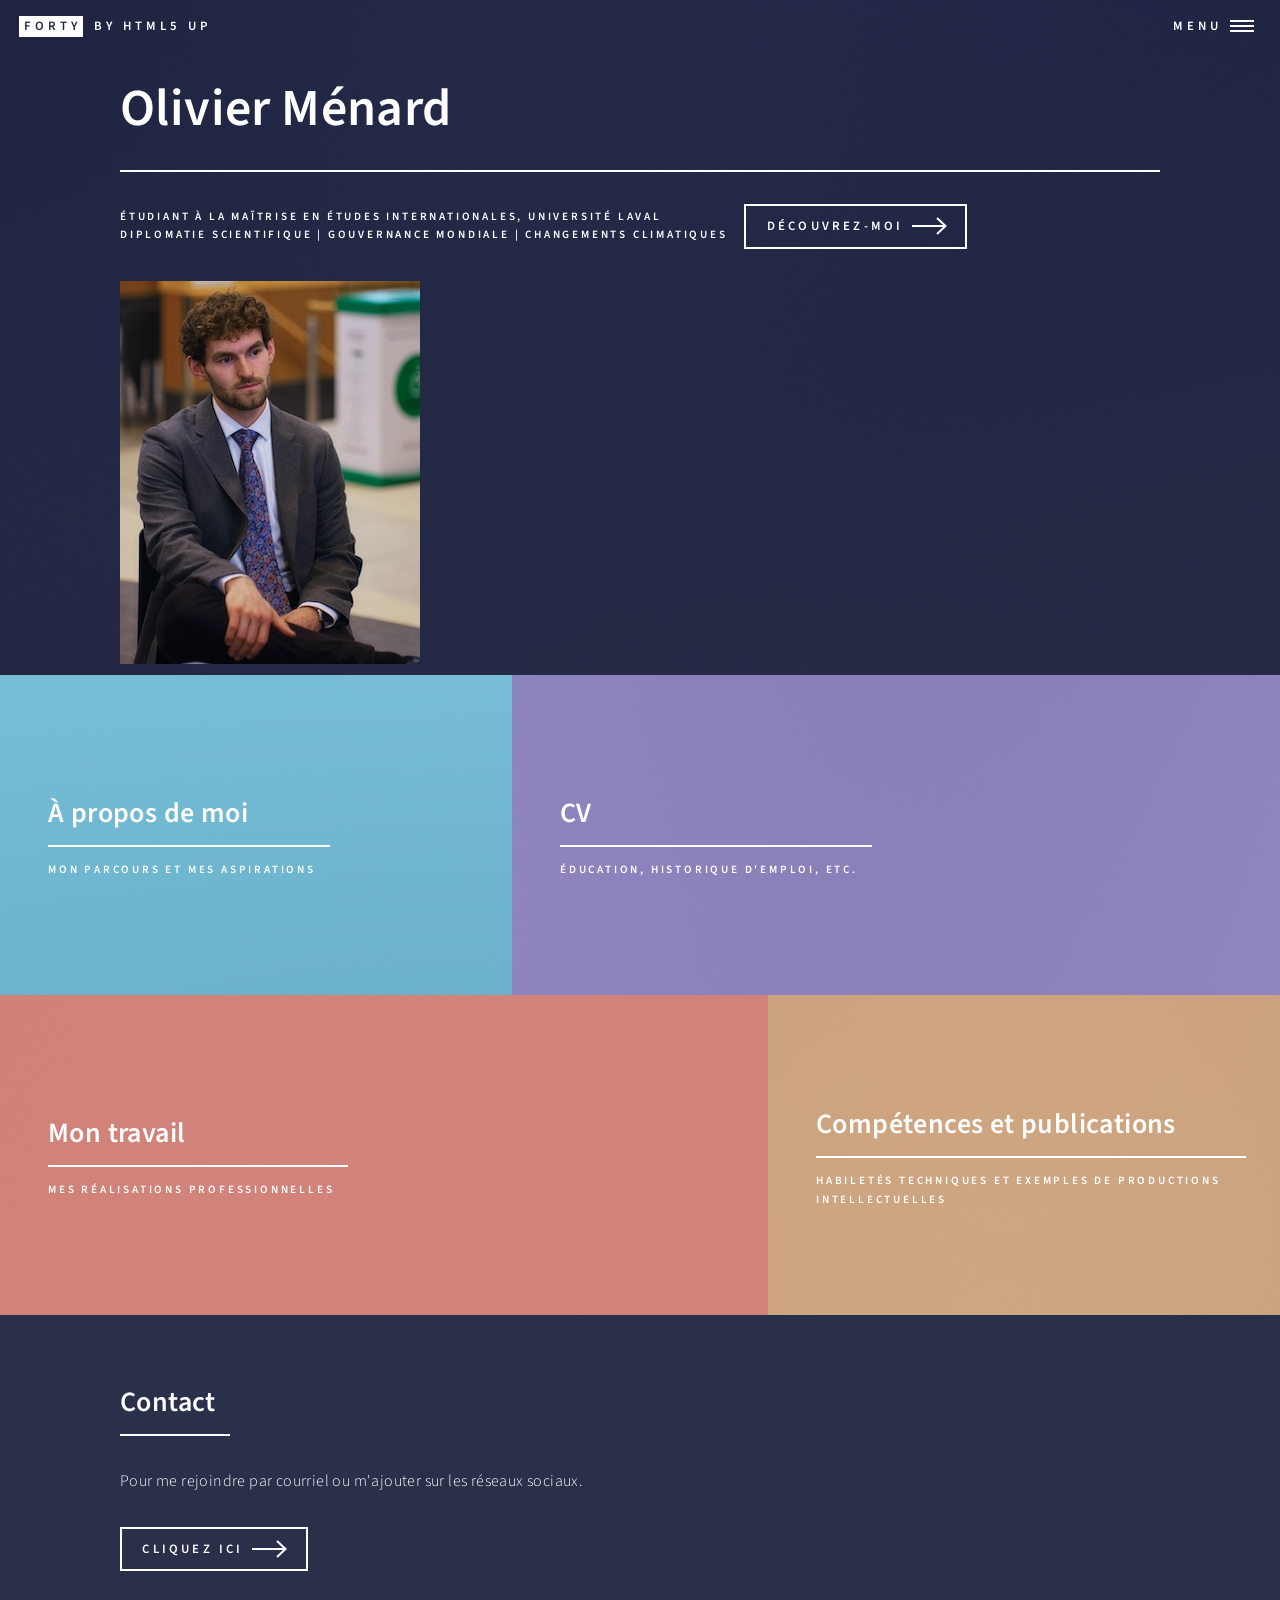
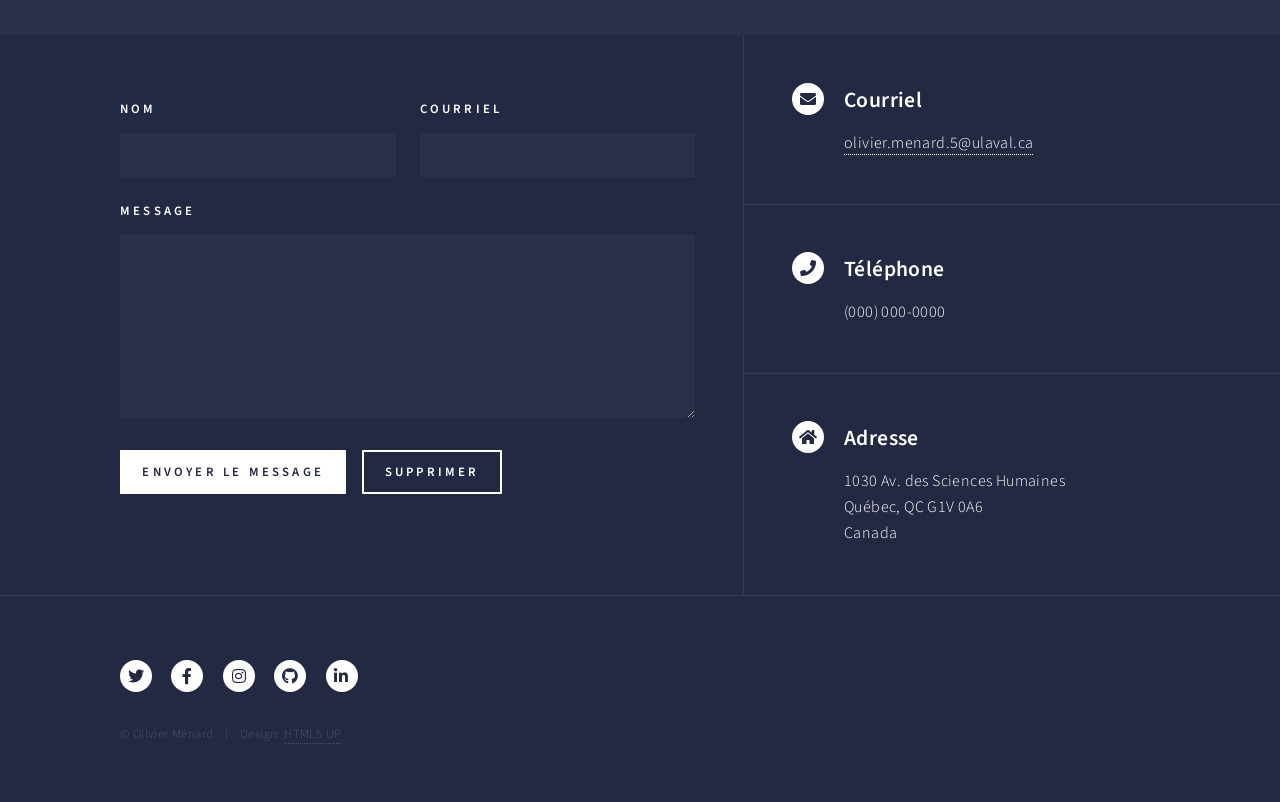
==== index.html @ 0c764b44 "Ajout d'une photo dans la banière d'accueil (photo + html + css)" ====
<!DOCTYPE HTML>
<!--
	Forty by HTML5 UP
	html5up.net | @ajlkn
	Free for personal and commercial use under the CCA 3.0 license (html5up.net/license)
-->
<html>
	<head>
		<title>Olivier Ménard - Étudiant à la maîtrise en études internationales</title>
		<meta charset="utf-8" />
		<meta name="viewport" content="width=device-width, initial-scale=1, user-scalable=no" />
		<link rel="stylesheet" href="assets/css/main.css" />
		<link rel="stylesheet" href="assets/css/custom.css" />
		<noscript><link rel="stylesheet" href="assets/css/noscript.css" /></noscript>
	</head>
	<body class="is-preload">

		<!-- Wrapper -->
			<div id="wrapper">

				<!-- Header -->
					<header id="header" class="alt">
						<a href="index.html" class="logo"><strong>Forty</strong> <span>by HTML5 UP</span></a>
						<nav>
							<a href="#menu">Menu</a>
						</nav>
					</header>

				<!-- Menu -->
					<nav id="menu">
						<ul class="links">
							<li><a href="index.html">Home</a></li>
							<li><a href="landing.html">Landing</a></li>
							<li><a href="generic.html">Generic</a></li>
							<li><a href="elements.html">Elements</a></li>
						</ul>
						<ul class="actions stacked">
							<li><a href="#" class="button primary fit">Get Started</a></li>
							<li><a href="#" class="button fit">Log In</a></li>
						</ul>
					</nav>

				<!-- Banner -->
					<section id="banner" class="major">
						<div class="inner banner-layout">
							<div class="banner-text">
								<header class="major">
									<h1>Olivier Ménard</h1>
								</header>
								<div class="content">
									<p>Étudiant à la maîtrise en études internationales, Université Laval<br />
									Diplomatie scientifique | Gouvernance mondiale | Changements climatiques</p>
									<ul class="actions">
										<li><a href="#one" class="button next scrolly">Découvrez-moi</a></li>
									</ul>
								</div>
							</div>
							<div class="banner-photo">
								<img src="images/profile.jpg" alt="Photo d'Olivier Ménard" />
							</div>
						</div>
					</section>

				<!-- Main -->
					<div id="main">

						<!-- One -->
							<section id="one" class="tiles">
								<article>
									<span class="image">
										<img src="images/pic03.jpg" alt="" />
									</span>
									<header class="major">
										<h3><a href="landing.html" class="link">À propos de moi</a></h3>
										<p>Mon parcours et mes aspirations</p>
									</header>
								</article>
								<article>
									<span class="image">
										<img src="images/pic04.jpg" alt="" />
									</span>
									<header class="major">
										<h3><a href="landing.html" class="link">CV</a></h3>
										<p>Éducation, historique d'emploi, etc.</p>
									</header>
								</article>
								<article>
									<span class="image">
										<img src="images/pic05.jpg" alt="" />
									</span>
									<header class="major">
										<h3><a href="landing.html" class="link">Mon travail</a></h3>
										<p>Mes réalisations professionnelles</p>
									</header>
								</article>
								<article>
									<span class="image">
										<img src="images/pic06.jpg" alt="" />
									</span>
									<header class="major">
										<h3><a href="landing.html" class="link">Compétences et publications</a></h3>
										<p>Habiletés techniques et exemples de productions intellectuelles</p>
									</header>
								</article>
							</section>

						<!-- Two -->
							<section id="two">
								<div class="inner">
									<header class="major">
										<h2>Contact</h2>
									</header>
									<p>Pour me rejoindre par courriel ou m'ajouter sur les réseaux sociaux.</p>
									<ul class="actions">
										<li><a href="landing.html" class="button next">Cliquez ici</a></li>
									</ul>
								</div>
							</section>

					</div>

				<!-- Contact -->
					<section id="contact">
						<div class="inner">
							<section>
								<form method="post" action="#">
									<div class="fields">
										<div class="field half">
											<label for="name">Nom</label>
											<input type="text" name="name" id="name" />
										</div>
										<div class="field half">
											<label for="email">Courriel</label>
											<input type="text" name="email" id="email" />
										</div>
										<div class="field">
											<label for="message">Message</label>
											<textarea name="message" id="message" rows="6"></textarea>
										</div>
									</div>
									<ul class="actions">
										<li><input type="submit" value="Envoyer le message" class="primary" /></li>
										<li><input type="reset" value="Supprimer" /></li>
									</ul>
								</form>
							</section>
							<section class="split">
								<section>
									<div class="contact-method">
										<span class="icon solid alt fa-envelope"></span>
										<h3>Courriel</h3>
										<a href="#">olivier.menard.5@ulaval.ca</a>
									</div>
								</section>
								<section>
									<div class="contact-method">
										<span class="icon solid alt fa-phone"></span>
										<h3>Téléphone</h3>
										<span>(000) 000-0000</span>
									</div>
								</section>
								<section>
									<div class="contact-method">
										<span class="icon solid alt fa-home"></span>
										<h3>Adresse</h3>
										<span>1030 Av. des Sciences Humaines<br />
										Québec, QC G1V 0A6<br />
										Canada</span>
									</div>
								</section>
							</section>
						</div>
					</section>

				<!-- Footer -->
					<footer id="footer">
						<div class="inner">
							<ul class="icons">
								<li><a href="#" class="icon brands alt fa-twitter"><span class="label">Twitter</span></a></li>
								<li><a href="#" class="icon brands alt fa-facebook-f"><span class="label">Facebook</span></a></li>
								<li><a href="#" class="icon brands alt fa-instagram"><span class="label">Instagram</span></a></li>
								<li><a href="https://github.com/olimenrd" target="_blank" rel="noopener" class="icon brands alt fa-github"><span class="label">GitHub</span></a></li>
								<li><a href="https://www.linkedin.com/in/olivier-m%C3%A9nard" target="_blank" rel="noopener" class="icon brands alt fa-linkedin-in"><span class="label">LinkedIn</span></a></li>
							</ul>
							<ul class="copyright">
								<li>&copy; Olivier Ménard</li><li>Design: <a href="https://html5up.net">HTML5 UP</a></li>
							</ul>
						</div>
					</footer>

			</div>

		<!-- Scripts -->
			<script src="assets/js/jquery.min.js"></script>
			<script src="assets/js/jquery.scrolly.min.js"></script>
			<script src="assets/js/jquery.scrollex.min.js"></script>
			<script src="assets/js/browser.min.js"></script>
			<script src="assets/js/breakpoints.min.js"></script>
			<script src="assets/js/util.js"></script>
			<script src="assets/js/main.js"></script>

	</body>
</html>
---- assets/css/main.css ----
@import url(fontawesome-all.min.css);
@import url("https://fonts.googleapis.com/css?family=Source+Sans+Pro:300,300italic,600,600italic");

/*
	Forty by HTML5 UP
	html5up.net | @ajlkn
	Free for personal and commercial use under the CCA 3.0 license (html5up.net/license)
*/

html, body, div, span, applet, object,
iframe, h1, h2, h3, h4, h5, h6, p, blockquote,
pre, a, abbr, acronym, address, big, cite,
code, del, dfn, em, img, ins, kbd, q, s, samp,
small, strike, strong, sub, sup, tt, var, b,
u, i, center, dl, dt, dd, ol, ul, li, fieldset,
form, label, legend, table, caption, tbody,
tfoot, thead, tr, th, td, article, aside,
canvas, details, embed, figure, figcaption,
footer, header, hgroup, menu, nav, output, ruby,
section, summary, time, mark, audio, video {
	margin: 0;
	padding: 0;
	border: 0;
	font-size: 100%;
	font: inherit;
	vertical-align: baseline;}

article, aside, details, figcaption, figure,
footer, header, hgroup, menu, nav, section {
	display: block;}

body {
	line-height: 1;
}

ol, ul {
	list-style: none;
}

blockquote, q {
	quotes: none;
}

	blockquote:before, blockquote:after, q:before, q:after {
		content: '';
		content: none;
	}

table {
	border-collapse: collapse;
	border-spacing: 0;
}

body {
	-webkit-text-size-adjust: none;
}

mark {
	background-color: transparent;
	color: inherit;
}

input::-moz-focus-inner {
	border: 0;
	padding: 0;
}

input, select, textarea {
	-moz-appearance: none;
	-webkit-appearance: none;
	-ms-appearance: none;
	appearance: none;
}

/* Basic */

	@-ms-viewport {
		width: device-width;
	}

	body {
		-ms-overflow-style: scrollbar;
	}

	@media screen and (max-width: 480px) {

		html, body {
			min-width: 320px;
		}

	}

	html {
		box-sizing: border-box;
	}

	*, *:before, *:after {
		box-sizing: inherit;
	}

	body {
		background: #242943;
	}

		body.is-preload *, body.is-preload *:before, body.is-preload *:after {
			-moz-animation: none !important;
			-webkit-animation: none !important;
			-ms-animation: none !important;
			animation: none !important;
			-moz-transition: none !important;
			-webkit-transition: none !important;
			-ms-transition: none !important;
			transition: none !important;
		}

/* Type */

	body, input, select, textarea {
		color: #ffffff;
		font-family: "Source Sans Pro", Helvetica, sans-serif;
		font-size: 17pt;
		font-weight: 300;
		letter-spacing: 0.025em;
		line-height: 1.65;
	}

		@media screen and (max-width: 1680px) {

			body, input, select, textarea {
				font-size: 14pt;
			}

		}

		@media screen and (max-width: 1280px) {

			body, input, select, textarea {
				font-size: 12pt;
			}

		}

		@media screen and (max-width: 360px) {

			body, input, select, textarea {
				font-size: 11pt;
			}

		}

	a {
		-moz-transition: color 0.2s ease-in-out, border-bottom-color 0.2s ease-in-out;
		-webkit-transition: color 0.2s ease-in-out, border-bottom-color 0.2s ease-in-out;
		-ms-transition: color 0.2s ease-in-out, border-bottom-color 0.2s ease-in-out;
		transition: color 0.2s ease-in-out, border-bottom-color 0.2s ease-in-out;
		border-bottom: dotted 1px;
		color: inherit;
		text-decoration: none;
	}

		a:hover {
			border-bottom-color: transparent;
			color: #9bf1ff !important;
		}

		a:active {
			color: #53e3fb !important;
		}

	strong, b {
		color: #ffffff;
		font-weight: 600;
	}

	em, i {
		font-style: italic;
	}

	p {
		margin: 0 0 2em 0;
	}

	h1, h2, h3, h4, h5, h6 {
		color: #ffffff;
		font-weight: 600;
		line-height: 1.65;
		margin: 0 0 1em 0;
	}

		h1 a, h2 a, h3 a, h4 a, h5 a, h6 a {
			color: inherit;
			border-bottom: 0;
		}

	h1 {
		font-size: 2.5em;
	}

	h2 {
		font-size: 1.75em;
	}

	h3 {
		font-size: 1.35em;
	}

	h4 {
		font-size: 1.1em;
	}

	h5 {
		font-size: 0.9em;
	}

	h6 {
		font-size: 0.7em;
	}

	@media screen and (max-width: 736px) {

		h1 {
			font-size: 2em;
		}

		h2 {
			font-size: 1.5em;
		}

		h3 {
			font-size: 1.25em;
		}

	}

	sub {
		font-size: 0.8em;
		position: relative;
		top: 0.5em;
	}

	sup {
		font-size: 0.8em;
		position: relative;
		top: -0.5em;
	}

	blockquote {
		border-left: solid 4px rgba(212, 212, 255, 0.1);
		font-style: italic;
		margin: 0 0 2em 0;
		padding: 0.5em 0 0.5em 2em;
	}

	code {
		background: rgba(212, 212, 255, 0.035);
		font-family: "Courier New", monospace;
		font-size: 0.9em;
		margin: 0 0.25em;
		padding: 0.25em 0.65em;
	}

	pre {
		-webkit-overflow-scrolling: touch;
		font-family: "Courier New", monospace;
		font-size: 0.9em;
		margin: 0 0 2em 0;
	}

		pre code {
			display: block;
			line-height: 1.75;
			padding: 1em 1.5em;
			overflow-x: auto;
		}

	hr {
		border: 0;
		border-bottom: solid 1px rgba(212, 212, 255, 0.1);
		margin: 2em 0;
	}

		hr.major {
			margin: 3em 0;
		}

	.align-left {
		text-align: left;
	}

	.align-center {
		text-align: center;
	}

	.align-right {
		text-align: right;
	}

/* Row */

	.row {
		display: flex;
		flex-wrap: wrap;
		box-sizing: border-box;
		align-items: stretch;
	}

		.row > * {
			box-sizing: border-box;
		}

		.row.gtr-uniform > * > :last-child {
			margin-bottom: 0;
		}

		.row.aln-left {
			justify-content: flex-start;
		}

		.row.aln-center {
			justify-content: center;
		}

		.row.aln-right {
			justify-content: flex-end;
		}

		.row.aln-top {
			align-items: flex-start;
		}

		.row.aln-middle {
			align-items: center;
		}

		.row.aln-bottom {
			align-items: flex-end;
		}

		.row > .imp {
			order: -1;
		}

		.row > .col-1 {
			width: 8.33333%;
		}

		.row > .off-1 {
			margin-left: 8.33333%;
		}

		.row > .col-2 {
			width: 16.66667%;
		}

		.row > .off-2 {
			margin-left: 16.66667%;
		}

		.row > .col-3 {
			width: 25%;
		}

		.row > .off-3 {
			margin-left: 25%;
		}

		.row > .col-4 {
			width: 33.33333%;
		}

		.row > .off-4 {
			margin-left: 33.33333%;
		}

		.row > .col-5 {
			width: 41.66667%;
		}

		.row > .off-5 {
			margin-left: 41.66667%;
		}

		.row > .col-6 {
			width: 50%;
		}

		.row > .off-6 {
			margin-left: 50%;
		}

		.row > .col-7 {
			width: 58.33333%;
		}

		.row > .off-7 {
			margin-left: 58.33333%;
		}

		.row > .col-8 {
			width: 66.66667%;
		}

		.row > .off-8 {
			margin-left: 66.66667%;
		}

		.row > .col-9 {
			width: 75%;
		}

		.row > .off-9 {
			margin-left: 75%;
		}

		.row > .col-10 {
			width: 83.33333%;
		}

		.row > .off-10 {
			margin-left: 83.33333%;
		}

		.row > .col-11 {
			width: 91.66667%;
		}

		.row > .off-11 {
			margin-left: 91.66667%;
		}

		.row > .col-12 {
			width: 100%;
		}

		.row > .off-12 {
			margin-left: 100%;
		}

		.row.gtr-0 {
			margin-top: 0;
			margin-left: 0em;
		}

			.row.gtr-0 > * {
				padding: 0 0 0 0em;
			}

			.row.gtr-0.gtr-uniform {
				margin-top: 0em;
			}

				.row.gtr-0.gtr-uniform > * {
					padding-top: 0em;
				}

		.row.gtr-25 {
			margin-top: 0;
			margin-left: -0.5em;
		}

			.row.gtr-25 > * {
				padding: 0 0 0 0.5em;
			}

			.row.gtr-25.gtr-uniform {
				margin-top: -0.5em;
			}

				.row.gtr-25.gtr-uniform > * {
					padding-top: 0.5em;
				}

		.row.gtr-50 {
			margin-top: 0;
			margin-left: -1em;
		}

			.row.gtr-50 > * {
				padding: 0 0 0 1em;
			}

			.row.gtr-50.gtr-uniform {
				margin-top: -1em;
			}

				.row.gtr-50.gtr-uniform > * {
					padding-top: 1em;
				}

		.row {
			margin-top: 0;
			margin-left: -2em;
		}

			.row > * {
				padding: 0 0 0 2em;
			}

			.row.gtr-uniform {
				margin-top: -2em;
			}

				.row.gtr-uniform > * {
					padding-top: 2em;
				}

		.row.gtr-150 {
			margin-top: 0;
			margin-left: -3em;
		}

			.row.gtr-150 > * {
				padding: 0 0 0 3em;
			}

			.row.gtr-150.gtr-uniform {
				margin-top: -3em;
			}

				.row.gtr-150.gtr-uniform > * {
					padding-top: 3em;
				}

		.row.gtr-200 {
			margin-top: 0;
			margin-left: -4em;
		}

			.row.gtr-200 > * {
				padding: 0 0 0 4em;
			}

			.row.gtr-200.gtr-uniform {
				margin-top: -4em;
			}

				.row.gtr-200.gtr-uniform > * {
					padding-top: 4em;
				}

		@media screen and (max-width: 1680px) {

			.row {
				display: flex;
				flex-wrap: wrap;
				box-sizing: border-box;
				align-items: stretch;
			}

				.row > * {
					box-sizing: border-box;
				}

				.row.gtr-uniform > * > :last-child {
					margin-bottom: 0;
				}

				.row.aln-left {
					justify-content: flex-start;
				}

				.row.aln-center {
					justify-content: center;
				}

				.row.aln-right {
					justify-content: flex-end;
				}

				.row.aln-top {
					align-items: flex-start;
				}

				.row.aln-middle {
					align-items: center;
				}

				.row.aln-bottom {
					align-items: flex-end;
				}

				.row > .imp-xlarge {
					order: -1;
				}

				.row > .col-1-xlarge {
					width: 8.33333%;
				}

				.row > .off-1-xlarge {
					margin-left: 8.33333%;
				}

				.row > .col-2-xlarge {
					width: 16.66667%;
				}

				.row > .off-2-xlarge {
					margin-left: 16.66667%;
				}

				.row > .col-3-xlarge {
					width: 25%;
				}

				.row > .off-3-xlarge {
					margin-left: 25%;
				}

				.row > .col-4-xlarge {
					width: 33.33333%;
				}

				.row > .off-4-xlarge {
					margin-left: 33.33333%;
				}

				.row > .col-5-xlarge {
					width: 41.66667%;
				}

				.row > .off-5-xlarge {
					margin-left: 41.66667%;
				}

				.row > .col-6-xlarge {
					width: 50%;
				}

				.row > .off-6-xlarge {
					margin-left: 50%;
				}

				.row > .col-7-xlarge {
					width: 58.33333%;
				}

				.row > .off-7-xlarge {
					margin-left: 58.33333%;
				}

				.row > .col-8-xlarge {
					width: 66.66667%;
				}

				.row > .off-8-xlarge {
					margin-left: 66.66667%;
				}

				.row > .col-9-xlarge {
					width: 75%;
				}

				.row > .off-9-xlarge {
					margin-left: 75%;
				}

				.row > .col-10-xlarge {
					width: 83.33333%;
				}

				.row > .off-10-xlarge {
					margin-left: 83.33333%;
				}

				.row > .col-11-xlarge {
					width: 91.66667%;
				}

				.row > .off-11-xlarge {
					margin-left: 91.66667%;
				}

				.row > .col-12-xlarge {
					width: 100%;
				}

				.row > .off-12-xlarge {
					margin-left: 100%;
				}

				.row.gtr-0 {
					margin-top: 0;
					margin-left: 0em;
				}

					.row.gtr-0 > * {
						padding: 0 0 0 0em;
					}

					.row.gtr-0.gtr-uniform {
						margin-top: 0em;
					}

						.row.gtr-0.gtr-uniform > * {
							padding-top: 0em;
						}

				.row.gtr-25 {
					margin-top: 0;
					margin-left: -0.5em;
				}

					.row.gtr-25 > * {
						padding: 0 0 0 0.5em;
					}

					.row.gtr-25.gtr-uniform {
						margin-top: -0.5em;
					}

						.row.gtr-25.gtr-uniform > * {
							padding-top: 0.5em;
						}

				.row.gtr-50 {
					margin-top: 0;
					margin-left: -1em;
				}

					.row.gtr-50 > * {
						padding: 0 0 0 1em;
					}

					.row.gtr-50.gtr-uniform {
						margin-top: -1em;
					}

						.row.gtr-50.gtr-uniform > * {
							padding-top: 1em;
						}

				.row {
					margin-top: 0;
					margin-left: -2em;
				}

					.row > * {
						padding: 0 0 0 2em;
					}

					.row.gtr-uniform {
						margin-top: -2em;
					}

						.row.gtr-uniform > * {
							padding-top: 2em;
						}

				.row.gtr-150 {
					margin-top: 0;
					margin-left: -3em;
				}

					.row.gtr-150 > * {
						padding: 0 0 0 3em;
					}

					.row.gtr-150.gtr-uniform {
						margin-top: -3em;
					}

						.row.gtr-150.gtr-uniform > * {
							padding-top: 3em;
						}

				.row.gtr-200 {
					margin-top: 0;
					margin-left: -4em;
				}

					.row.gtr-200 > * {
						padding: 0 0 0 4em;
					}

					.row.gtr-200.gtr-uniform {
						margin-top: -4em;
					}

						.row.gtr-200.gtr-uniform > * {
							padding-top: 4em;
						}

		}

		@media screen and (max-width: 1280px) {

			.row {
				display: flex;
				flex-wrap: wrap;
				box-sizing: border-box;
				align-items: stretch;
			}

				.row > * {
					box-sizing: border-box;
				}

				.row.gtr-uniform > * > :last-child {
					margin-bottom: 0;
				}

				.row.aln-left {
					justify-content: flex-start;
				}

				.row.aln-center {
					justify-content: center;
				}

				.row.aln-right {
					justify-content: flex-end;
				}

				.row.aln-top {
					align-items: flex-start;
				}

				.row.aln-middle {
					align-items: center;
				}

				.row.aln-bottom {
					align-items: flex-end;
				}

				.row > .imp-large {
					order: -1;
				}

				.row > .col-1-large {
					width: 8.33333%;
				}

				.row > .off-1-large {
					margin-left: 8.33333%;
				}

				.row > .col-2-large {
					width: 16.66667%;
				}

				.row > .off-2-large {
					margin-left: 16.66667%;
				}

				.row > .col-3-large {
					width: 25%;
				}

				.row > .off-3-large {
					margin-left: 25%;
				}

				.row > .col-4-large {
					width: 33.33333%;
				}

				.row > .off-4-large {
					margin-left: 33.33333%;
				}

				.row > .col-5-large {
					width: 41.66667%;
				}

				.row > .off-5-large {
					margin-left: 41.66667%;
				}

				.row > .col-6-large {
					width: 50%;
				}

				.row > .off-6-large {
					margin-left: 50%;
				}

				.row > .col-7-large {
					width: 58.33333%;
				}

				.row > .off-7-large {
					margin-left: 58.33333%;
				}

				.row > .col-8-large {
					width: 66.66667%;
				}

				.row > .off-8-large {
					margin-left: 66.66667%;
				}

				.row > .col-9-large {
					width: 75%;
				}

				.row > .off-9-large {
					margin-left: 75%;
				}

				.row > .col-10-large {
					width: 83.33333%;
				}

				.row > .off-10-large {
					margin-left: 83.33333%;
				}

				.row > .col-11-large {
					width: 91.66667%;
				}

				.row > .off-11-large {
					margin-left: 91.66667%;
				}

				.row > .col-12-large {
					width: 100%;
				}

				.row > .off-12-large {
					margin-left: 100%;
				}

				.row.gtr-0 {
					margin-top: 0;
					margin-left: 0em;
				}

					.row.gtr-0 > * {
						padding: 0 0 0 0em;
					}

					.row.gtr-0.gtr-uniform {
						margin-top: 0em;
					}

						.row.gtr-0.gtr-uniform > * {
							padding-top: 0em;
						}

				.row.gtr-25 {
					margin-top: 0;
					margin-left: -0.375em;
				}

					.row.gtr-25 > * {
						padding: 0 0 0 0.375em;
					}

					.row.gtr-25.gtr-uniform {
						margin-top: -0.375em;
					}

						.row.gtr-25.gtr-uniform > * {
							padding-top: 0.375em;
						}

				.row.gtr-50 {
					margin-top: 0;
					margin-left: -0.75em;
				}

					.row.gtr-50 > * {
						padding: 0 0 0 0.75em;
					}

					.row.gtr-50.gtr-uniform {
						margin-top: -0.75em;
					}

						.row.gtr-50.gtr-uniform > * {
							padding-top: 0.75em;
						}

				.row {
					margin-top: 0;
					margin-left: -1.5em;
				}

					.row > * {
						padding: 0 0 0 1.5em;
					}

					.row.gtr-uniform {
						margin-top: -1.5em;
					}

						.row.gtr-uniform > * {
							padding-top: 1.5em;
						}

				.row.gtr-150 {
					margin-top: 0;
					margin-left: -2.25em;
				}

					.row.gtr-150 > * {
						padding: 0 0 0 2.25em;
					}

					.row.gtr-150.gtr-uniform {
						margin-top: -2.25em;
					}

						.row.gtr-150.gtr-uniform > * {
							padding-top: 2.25em;
						}

				.row.gtr-200 {
					margin-top: 0;
					margin-left: -3em;
				}

					.row.gtr-200 > * {
						padding: 0 0 0 3em;
					}

					.row.gtr-200.gtr-uniform {
						margin-top: -3em;
					}

						.row.gtr-200.gtr-uniform > * {
							padding-top: 3em;
						}

		}

		@media screen and (max-width: 980px) {

			.row {
				display: flex;
				flex-wrap: wrap;
				box-sizing: border-box;
				align-items: stretch;
			}

				.row > * {
					box-sizing: border-box;
				}

				.row.gtr-uniform > * > :last-child {
					margin-bottom: 0;
				}

				.row.aln-left {
					justify-content: flex-start;
				}

				.row.aln-center {
					justify-content: center;
				}

				.row.aln-right {
					justify-content: flex-end;
				}

				.row.aln-top {
					align-items: flex-start;
				}

				.row.aln-middle {
					align-items: center;
				}

				.row.aln-bottom {
					align-items: flex-end;
				}

				.row > .imp-medium {
					order: -1;
				}

				.row > .col-1-medium {
					width: 8.33333%;
				}

				.row > .off-1-medium {
					margin-left: 8.33333%;
				}

				.row > .col-2-medium {
					width: 16.66667%;
				}

				.row > .off-2-medium {
					margin-left: 16.66667%;
				}

				.row > .col-3-medium {
					width: 25%;
				}

				.row > .off-3-medium {
					margin-left: 25%;
				}

				.row > .col-4-medium {
					width: 33.33333%;
				}

				.row > .off-4-medium {
					margin-left: 33.33333%;
				}

				.row > .col-5-medium {
					width: 41.66667%;
				}

				.row > .off-5-medium {
					margin-left: 41.66667%;
				}

				.row > .col-6-medium {
					width: 50%;
				}

				.row > .off-6-medium {
					margin-left: 50%;
				}

				.row > .col-7-medium {
					width: 58.33333%;
				}

				.row > .off-7-medium {
					margin-left: 58.33333%;
				}

				.row > .col-8-medium {
					width: 66.66667%;
				}

				.row > .off-8-medium {
					margin-left: 66.66667%;
				}

				.row > .col-9-medium {
					width: 75%;
				}

				.row > .off-9-medium {
					margin-left: 75%;
				}

				.row > .col-10-medium {
					width: 83.33333%;
				}

				.row > .off-10-medium {
					margin-left: 83.33333%;
				}

				.row > .col-11-medium {
					width: 91.66667%;
				}

				.row > .off-11-medium {
					margin-left: 91.66667%;
				}

				.row > .col-12-medium {
					width: 100%;
				}

				.row > .off-12-medium {
					margin-left: 100%;
				}

				.row.gtr-0 {
					margin-top: 0;
					margin-left: 0em;
				}

					.row.gtr-0 > * {
						padding: 0 0 0 0em;
					}

					.row.gtr-0.gtr-uniform {
						margin-top: 0em;
					}

						.row.gtr-0.gtr-uniform > * {
							padding-top: 0em;
						}

				.row.gtr-25 {
					margin-top: 0;
					margin-left: -0.375em;
				}

					.row.gtr-25 > * {
						padding: 0 0 0 0.375em;
					}

					.row.gtr-25.gtr-uniform {
						margin-top: -0.375em;
					}

						.row.gtr-25.gtr-uniform > * {
							padding-top: 0.375em;
						}

				.row.gtr-50 {
					margin-top: 0;
					margin-left: -0.75em;
				}

					.row.gtr-50 > * {
						padding: 0 0 0 0.75em;
					}

					.row.gtr-50.gtr-uniform {
						margin-top: -0.75em;
					}

						.row.gtr-50.gtr-uniform > * {
							padding-top: 0.75em;
						}

				.row {
					margin-top: 0;
					margin-left: -1.5em;
				}

					.row > * {
						padding: 0 0 0 1.5em;
					}

					.row.gtr-uniform {
						margin-top: -1.5em;
					}

						.row.gtr-uniform > * {
							padding-top: 1.5em;
						}

				.row.gtr-150 {
					margin-top: 0;
					margin-left: -2.25em;
				}

					.row.gtr-150 > * {
						padding: 0 0 0 2.25em;
					}

					.row.gtr-150.gtr-uniform {
						margin-top: -2.25em;
					}

						.row.gtr-150.gtr-uniform > * {
							padding-top: 2.25em;
						}

				.row.gtr-200 {
					margin-top: 0;
					margin-left: -3em;
				}

					.row.gtr-200 > * {
						padding: 0 0 0 3em;
					}

					.row.gtr-200.gtr-uniform {
						margin-top: -3em;
					}

						.row.gtr-200.gtr-uniform > * {
							padding-top: 3em;
						}

		}

		@media screen and (max-width: 736px) {

			.row {
				display: flex;
				flex-wrap: wrap;
				box-sizing: border-box;
				align-items: stretch;
			}

				.row > * {
					box-sizing: border-box;
				}

				.row.gtr-uniform > * > :last-child {
					margin-bottom: 0;
				}

				.row.aln-left {
					justify-content: flex-start;
				}

				.row.aln-center {
					justify-content: center;
				}

				.row.aln-right {
					justify-content: flex-end;
				}

				.row.aln-top {
					align-items: flex-start;
				}

				.row.aln-middle {
					align-items: center;
				}

				.row.aln-bottom {
					align-items: flex-end;
				}

				.row > .imp-small {
					order: -1;
				}

				.row > .col-1-small {
					width: 8.33333%;
				}

				.row > .off-1-small {
					margin-left: 8.33333%;
				}

				.row > .col-2-small {
					width: 16.66667%;
				}

				.row > .off-2-small {
					margin-left: 16.66667%;
				}

				.row > .col-3-small {
					width: 25%;
				}

				.row > .off-3-small {
					margin-left: 25%;
				}

				.row > .col-4-small {
					width: 33.33333%;
				}

				.row > .off-4-small {
					margin-left: 33.33333%;
				}

				.row > .col-5-small {
					width: 41.66667%;
				}

				.row > .off-5-small {
					margin-left: 41.66667%;
				}

				.row > .col-6-small {
					width: 50%;
				}

				.row > .off-6-small {
					margin-left: 50%;
				}

				.row > .col-7-small {
					width: 58.33333%;
				}

				.row > .off-7-small {
					margin-left: 58.33333%;
				}

				.row > .col-8-small {
					width: 66.66667%;
				}

				.row > .off-8-small {
					margin-left: 66.66667%;
				}

				.row > .col-9-small {
					width: 75%;
				}

				.row > .off-9-small {
					margin-left: 75%;
				}

				.row > .col-10-small {
					width: 83.33333%;
				}

				.row > .off-10-small {
					margin-left: 83.33333%;
				}

				.row > .col-11-small {
					width: 91.66667%;
				}

				.row > .off-11-small {
					margin-left: 91.66667%;
				}

				.row > .col-12-small {
					width: 100%;
				}

				.row > .off-12-small {
					margin-left: 100%;
				}

				.row.gtr-0 {
					margin-top: 0;
					margin-left: 0em;
				}

					.row.gtr-0 > * {
						padding: 0 0 0 0em;
					}

					.row.gtr-0.gtr-uniform {
						margin-top: 0em;
					}

						.row.gtr-0.gtr-uniform > * {
							padding-top: 0em;
						}

				.row.gtr-25 {
					margin-top: 0;
					margin-left: -0.3125em;
				}

					.row.gtr-25 > * {
						padding: 0 0 0 0.3125em;
					}

					.row.gtr-25.gtr-uniform {
						margin-top: -0.3125em;
					}

						.row.gtr-25.gtr-uniform > * {
							padding-top: 0.3125em;
						}

				.row.gtr-50 {
					margin-top: 0;
					margin-left: -0.625em;
				}

					.row.gtr-50 > * {
						padding: 0 0 0 0.625em;
					}

					.row.gtr-50.gtr-uniform {
						margin-top: -0.625em;
					}

						.row.gtr-50.gtr-uniform > * {
							padding-top: 0.625em;
						}

				.row {
					margin-top: 0;
					margin-left: -1.25em;
				}

					.row > * {
						padding: 0 0 0 1.25em;
					}

					.row.gtr-uniform {
						margin-top: -1.25em;
					}

						.row.gtr-uniform > * {
							padding-top: 1.25em;
						}

				.row.gtr-150 {
					margin-top: 0;
					margin-left: -1.875em;
				}

					.row.gtr-150 > * {
						padding: 0 0 0 1.875em;
					}

					.row.gtr-150.gtr-uniform {
						margin-top: -1.875em;
					}

						.row.gtr-150.gtr-uniform > * {
							padding-top: 1.875em;
						}

				.row.gtr-200 {
					margin-top: 0;
					margin-left: -2.5em;
				}

					.row.gtr-200 > * {
						padding: 0 0 0 2.5em;
					}

					.row.gtr-200.gtr-uniform {
						margin-top: -2.5em;
					}

						.row.gtr-200.gtr-uniform > * {
							padding-top: 2.5em;
						}

		}

		@media screen and (max-width: 480px) {

			.row {
				display: flex;
				flex-wrap: wrap;
				box-sizing: border-box;
				align-items: stretch;
			}

				.row > * {
					box-sizing: border-box;
				}

				.row.gtr-uniform > * > :last-child {
					margin-bottom: 0;
				}

				.row.aln-left {
					justify-content: flex-start;
				}

				.row.aln-center {
					justify-content: center;
				}

				.row.aln-right {
					justify-content: flex-end;
				}

				.row.aln-top {
					align-items: flex-start;
				}

				.row.aln-middle {
					align-items: center;
				}

				.row.aln-bottom {
					align-items: flex-end;
				}

				.row > .imp-xsmall {
					order: -1;
				}

				.row > .col-1-xsmall {
					width: 8.33333%;
				}

				.row > .off-1-xsmall {
					margin-left: 8.33333%;
				}

				.row > .col-2-xsmall {
					width: 16.66667%;
				}

				.row > .off-2-xsmall {
					margin-left: 16.66667%;
				}

				.row > .col-3-xsmall {
					width: 25%;
				}

				.row > .off-3-xsmall {
					margin-left: 25%;
				}

				.row > .col-4-xsmall {
					width: 33.33333%;
				}

				.row > .off-4-xsmall {
					margin-left: 33.33333%;
				}

				.row > .col-5-xsmall {
					width: 41.66667%;
				}

				.row > .off-5-xsmall {
					margin-left: 41.66667%;
				}

				.row > .col-6-xsmall {
					width: 50%;
				}

				.row > .off-6-xsmall {
					margin-left: 50%;
				}

				.row > .col-7-xsmall {
					width: 58.33333%;
				}

				.row > .off-7-xsmall {
					margin-left: 58.33333%;
				}

				.row > .col-8-xsmall {
					width: 66.66667%;
				}

				.row > .off-8-xsmall {
					margin-left: 66.66667%;
				}

				.row > .col-9-xsmall {
					width: 75%;
				}

				.row > .off-9-xsmall {
					margin-left: 75%;
				}

				.row > .col-10-xsmall {
					width: 83.33333%;
				}

				.row > .off-10-xsmall {
					margin-left: 83.33333%;
				}

				.row > .col-11-xsmall {
					width: 91.66667%;
				}

				.row > .off-11-xsmall {
					margin-left: 91.66667%;
				}

				.row > .col-12-xsmall {
					width: 100%;
				}

				.row > .off-12-xsmall {
					margin-left: 100%;
				}

				.row.gtr-0 {
					margin-top: 0;
					margin-left: 0em;
				}

					.row.gtr-0 > * {
						padding: 0 0 0 0em;
					}

					.row.gtr-0.gtr-uniform {
						margin-top: 0em;
					}

						.row.gtr-0.gtr-uniform > * {
							padding-top: 0em;
						}

				.row.gtr-25 {
					margin-top: 0;
					margin-left: -0.3125em;
				}

					.row.gtr-25 > * {
						padding: 0 0 0 0.3125em;
					}

					.row.gtr-25.gtr-uniform {
						margin-top: -0.3125em;
					}

						.row.gtr-25.gtr-uniform > * {
							padding-top: 0.3125em;
						}

				.row.gtr-50 {
					margin-top: 0;
					margin-left: -0.625em;
				}

					.row.gtr-50 > * {
						padding: 0 0 0 0.625em;
					}

					.row.gtr-50.gtr-uniform {
						margin-top: -0.625em;
					}

						.row.gtr-50.gtr-uniform > * {
							padding-top: 0.625em;
						}

				.row {
					margin-top: 0;
					margin-left: -1.25em;
				}

					.row > * {
						padding: 0 0 0 1.25em;
					}

					.row.gtr-uniform {
						margin-top: -1.25em;
					}

						.row.gtr-uniform > * {
							padding-top: 1.25em;
						}

				.row.gtr-150 {
					margin-top: 0;
					margin-left: -1.875em;
				}

					.row.gtr-150 > * {
						padding: 0 0 0 1.875em;
					}

					.row.gtr-150.gtr-uniform {
						margin-top: -1.875em;
					}

						.row.gtr-150.gtr-uniform > * {
							padding-top: 1.875em;
						}

				.row.gtr-200 {
					margin-top: 0;
					margin-left: -2.5em;
				}

					.row.gtr-200 > * {
						padding: 0 0 0 2.5em;
					}

					.row.gtr-200.gtr-uniform {
						margin-top: -2.5em;
					}

						.row.gtr-200.gtr-uniform > * {
							padding-top: 2.5em;
						}

		}

/* Section/Article */

	section.special, article.special {
		text-align: center;
	}

	header.major {
		width: -moz-max-content;
		width: -webkit-max-content;
		width: -ms-max-content;
		width: max-content;
		margin-bottom: 2em;
	}

		header.major > :first-child {
			margin-bottom: 0;
			width: calc(100% + 0.5em);
		}

			header.major > :first-child:after {
				content: '';
				background-color: #ffffff;
				display: block;
				height: 2px;
				margin: 0.325em 0 0.5em 0;
				width: 100%;
			}

		header.major > p {
			font-size: 0.7em;
			font-weight: 600;
			letter-spacing: 0.25em;
			margin-bottom: 0;
			text-transform: uppercase;
		}

		body.is-ie header.major > :first-child:after {
			max-width: 9em;
		}

		body.is-ie header.major > h1:after {
			max-width: 100% !important;
		}

	@media screen and (max-width: 736px) {

		header.major > p br {
			display: none;
		}

	}

/* Form */

	form {
		margin: 0 0 2em 0;
	}

		form > :last-child {
			margin-bottom: 0;
		}

		form > .fields {
			display: -moz-flex;
			display: -webkit-flex;
			display: -ms-flex;
			display: flex;
			-moz-flex-wrap: wrap;
			-webkit-flex-wrap: wrap;
			-ms-flex-wrap: wrap;
			flex-wrap: wrap;
			width: calc(100% + 3em);
			margin: -1.5em 0 2em -1.5em;
		}

			form > .fields > .field {
				-moz-flex-grow: 0;
				-webkit-flex-grow: 0;
				-ms-flex-grow: 0;
				flex-grow: 0;
				-moz-flex-shrink: 0;
				-webkit-flex-shrink: 0;
				-ms-flex-shrink: 0;
				flex-shrink: 0;
				padding: 1.5em 0 0 1.5em;
				width: calc(100% - 1.5em);
			}

				form > .fields > .field.half {
					width: calc(50% - 0.75em);
				}

				form > .fields > .field.third {
					width: calc(100%/3 - 0.5em);
				}

				form > .fields > .field.quarter {
					width: calc(25% - 0.375em);
				}

		@media screen and (max-width: 480px) {

			form > .fields {
				width: calc(100% + 3em);
				margin: -1.5em 0 2em -1.5em;
			}

				form > .fields > .field {
					padding: 1.5em 0 0 1.5em;
					width: calc(100% - 1.5em);
				}

					form > .fields > .field.half {
						width: calc(100% - 1.5em);
					}

					form > .fields > .field.third {
						width: calc(100% - 1.5em);
					}

					form > .fields > .field.quarter {
						width: calc(100% - 1.5em);
					}

		}

	label {
		color: #ffffff;
		display: block;
		font-size: 0.8em;
		font-weight: 600;
		letter-spacing: 0.25em;
		margin: 0 0 1em 0;
		text-transform: uppercase;
	}

	input[type="text"],
	input[type="password"],
	input[type="email"],
	input[type="tel"],
	input[type="search"],
	input[type="url"],
	select,
	textarea {
		-moz-appearance: none;
		-webkit-appearance: none;
		-ms-appearance: none;
		appearance: none;
		background: rgba(212, 212, 255, 0.035);
		border: none;
		border-radius: 0;
		color: inherit;
		display: block;
		outline: 0;
		padding: 0 1em;
		text-decoration: none;
		width: 100%;
	}

		input[type="text"]:invalid,
		input[type="password"]:invalid,
		input[type="email"]:invalid,
		input[type="tel"]:invalid,
		input[type="search"]:invalid,
		input[type="url"]:invalid,
		select:invalid,
		textarea:invalid {
			box-shadow: none;
		}

		input[type="text"]:focus,
		input[type="password"]:focus,
		input[type="email"]:focus,
		input[type="tel"]:focus,
		input[type="search"]:focus,
		input[type="url"]:focus,
		select:focus,
		textarea:focus {
			border-color: #9bf1ff;
			box-shadow: 0 0 0 2px #9bf1ff;
		}

	select {
		background-image: url("data:image/svg+xml;charset=utf8,%3Csvg xmlns='http://www.w3.org/2000/svg' width='40' height='40' preserveAspectRatio='none' viewBox='0 0 40 40'%3E%3Cpath d='M9.4,12.3l10.4,10.4l10.4-10.4c0.2-0.2,0.5-0.4,0.9-0.4c0.3,0,0.6,0.1,0.9,0.4l3.3,3.3c0.2,0.2,0.4,0.5,0.4,0.9 c0,0.4-0.1,0.6-0.4,0.9L20.7,31.9c-0.2,0.2-0.5,0.4-0.9,0.4c-0.3,0-0.6-0.1-0.9-0.4L4.3,17.3c-0.2-0.2-0.4-0.5-0.4-0.9 c0-0.4,0.1-0.6,0.4-0.9l3.3-3.3c0.2-0.2,0.5-0.4,0.9-0.4S9.1,12.1,9.4,12.3z' fill='rgba(212, 212, 255, 0.1)' /%3E%3C/svg%3E");
		background-size: 1.25rem;
		background-repeat: no-repeat;
		background-position: calc(100% - 1rem) center;
		height: 2.75em;
		padding-right: 2.75em;
		text-overflow: ellipsis;
	}

		select option {
			color: #ffffff;
			background: #242943;
		}

		select:focus::-ms-value {
			background-color: transparent;
		}

		select::-ms-expand {
			display: none;
		}

	input[type="text"],
	input[type="password"],
	input[type="email"],
	input[type="tel"],
	input[type="search"],
	input[type="url"],
	select {
		height: 2.75em;
	}

	textarea {
		padding: 0.75em 1em;
	}

	input[type="checkbox"],
	input[type="radio"] {
		-moz-appearance: none;
		-webkit-appearance: none;
		-ms-appearance: none;
		appearance: none;
		display: block;
		float: left;
		margin-right: -2em;
		opacity: 0;
		width: 1em;
		z-index: -1;
	}

		input[type="checkbox"] + label,
		input[type="radio"] + label {
			text-decoration: none;
			color: #ffffff;
			cursor: pointer;
			display: inline-block;
			font-weight: 300;
			padding-left: 2.65em;
			padding-right: 0.75em;
			position: relative;
		}

			input[type="checkbox"] + label:before,
			input[type="radio"] + label:before {
				-moz-osx-font-smoothing: grayscale;
				-webkit-font-smoothing: antialiased;
				display: inline-block;
				font-style: normal;
				font-variant: normal;
				text-rendering: auto;
				line-height: 1;
				text-transform: none !important;
				font-family: 'Font Awesome 5 Free';
				font-weight: 900;
			}

			input[type="checkbox"] + label:before,
			input[type="radio"] + label:before {
				background: rgba(212, 212, 255, 0.035);
				content: '';
				display: inline-block;
				font-size: 0.8em;
				height: 2.0625em;
				left: 0;
				letter-spacing: 0;
				line-height: 2.0625em;
				position: absolute;
				text-align: center;
				top: 0;
				width: 2.0625em;
			}

		input[type="checkbox"]:checked + label:before,
		input[type="radio"]:checked + label:before {
			background: #ffffff;
			border-color: #9bf1ff;
			content: '\f00c';
			color: #242943;
		}

		input[type="checkbox"]:focus + label:before,
		input[type="radio"]:focus + label:before {
			box-shadow: 0 0 0 2px #9bf1ff;
		}

	input[type="radio"] + label:before {
		border-radius: 100%;
	}

	::-webkit-input-placeholder {
		color: rgba(244, 244, 255, 0.2) !important;
		opacity: 1.0;
	}

	:-moz-placeholder {
		color: rgba(244, 244, 255, 0.2) !important;
		opacity: 1.0;
	}

	::-moz-placeholder {
		color: rgba(244, 244, 255, 0.2) !important;
		opacity: 1.0;
	}

	:-ms-input-placeholder {
		color: rgba(244, 244, 255, 0.2) !important;
		opacity: 1.0;
	}

/* Box */

	.box {
		border: solid 1px rgba(212, 212, 255, 0.1);
		margin-bottom: 2em;
		padding: 1.5em;
	}

		.box > :last-child,
		.box > :last-child > :last-child,
		.box > :last-child > :last-child > :last-child {
			margin-bottom: 0;
		}

		.box.alt {
			border: 0;
			border-radius: 0;
			padding: 0;
		}

/* Icon */

	.icon {
		text-decoration: none;
		border-bottom: none;
		position: relative;
	}

		.icon:before {
			-moz-osx-font-smoothing: grayscale;
			-webkit-font-smoothing: antialiased;
			display: inline-block;
			font-style: normal;
			font-variant: normal;
			text-rendering: auto;
			line-height: 1;
			text-transform: none !important;
			font-family: 'Font Awesome 5 Free';
			font-weight: 400;
		}

		.icon > .label {
			display: none;
		}

		.icon:before {
			line-height: inherit;
		}

		.icon.solid:before {
			font-weight: 900;
		}

		.icon.brands:before {
			font-family: 'Font Awesome 5 Brands';
		}

		.icon.alt:before {
			background-color: #ffffff;
			border-radius: 100%;
			color: #242943;
			display: inline-block;
			height: 2em;
			line-height: 2em;
			text-align: center;
			width: 2em;
		}

	a.icon.alt:before {
		-moz-transition: background-color 0.2s ease-in-out;
		-webkit-transition: background-color 0.2s ease-in-out;
		-ms-transition: background-color 0.2s ease-in-out;
		transition: background-color 0.2s ease-in-out;
	}

	a.icon.alt:hover:before {
		background-color: #6fc3df;
	}

	a.icon.alt:active:before {
		background-color: #37a6cb;
	}

/* Image */

	.image {
		border: 0;
		display: inline-block;
		position: relative;
	}

		.image img {
			display: block;
		}

		.image.left, .image.right {
			max-width: 30%;
		}

			.image.left img, .image.right img {
				width: 100%;
			}

		.image.left {
			float: left;
			margin: 0 1.5em 1.25em 0;
			top: 0.25em;
		}

		.image.right {
			float: right;
			margin: 0 0 1.25em 1.5em;
			top: 0.25em;
		}

		.image.fit {
			display: block;
			margin: 0 0 2em 0;
			width: 100%;
		}

			.image.fit img {
				width: 100%;
			}

		.image.main {
			display: block;
			margin: 2.5em 0;
			width: 100%;
		}

			.image.main img {
				width: 100%;
			}

			@media screen and (max-width: 736px) {

				.image.main {
					margin: 1.5em 0;
				}

			}

/* List */

	ol {
		list-style: decimal;
		margin: 0 0 2em 0;
		padding-left: 1.25em;
	}

		ol li {
			padding-left: 0.25em;
		}

	ul {
		list-style: disc;
		margin: 0 0 2em 0;
		padding-left: 1em;
	}

		ul li {
			padding-left: 0.5em;
		}

		ul.alt {
			list-style: none;
			padding-left: 0;
		}

			ul.alt li {
				border-top: solid 1px rgba(212, 212, 255, 0.1);
				padding: 0.5em 0;
			}

				ul.alt li:first-child {
					border-top: 0;
					padding-top: 0;
				}

	dl {
		margin: 0 0 2em 0;
	}

		dl dt {
			display: block;
			font-weight: 600;
			margin: 0 0 1em 0;
		}

		dl dd {
			margin-left: 2em;
		}

/* Actions */

	ul.actions {
		display: -moz-flex;
		display: -webkit-flex;
		display: -ms-flex;
		display: flex;
		cursor: default;
		list-style: none;
		margin-left: -1em;
		padding-left: 0;
	}

		ul.actions li {
			padding: 0 0 0 1em;
			vertical-align: middle;
		}

		ul.actions.special {
			-moz-justify-content: center;
			-webkit-justify-content: center;
			-ms-justify-content: center;
			justify-content: center;
			width: 100%;
			margin-left: 0;
		}

			ul.actions.special li:first-child {
				padding-left: 0;
			}

		ul.actions.stacked {
			-moz-flex-direction: column;
			-webkit-flex-direction: column;
			-ms-flex-direction: column;
			flex-direction: column;
			margin-left: 0;
		}

			ul.actions.stacked li {
				padding: 1.3em 0 0 0;
			}

				ul.actions.stacked li:first-child {
					padding-top: 0;
				}

		ul.actions.fit {
			width: calc(100% + 1em);
		}

			ul.actions.fit li {
				-moz-flex-grow: 1;
				-webkit-flex-grow: 1;
				-ms-flex-grow: 1;
				flex-grow: 1;
				-moz-flex-shrink: 1;
				-webkit-flex-shrink: 1;
				-ms-flex-shrink: 1;
				flex-shrink: 1;
				width: 100%;
			}

				ul.actions.fit li > * {
					width: 100%;
				}

			ul.actions.fit.stacked {
				width: 100%;
			}

/* Icons */

	ul.icons {
		cursor: default;
		list-style: none;
		padding-left: 0;
	}

		ul.icons li {
			display: inline-block;
			padding: 0 1em 0 0;
		}

			ul.icons li:last-child {
				padding-right: 0;
			}

		@media screen and (max-width: 736px) {

			ul.icons li {
				padding: 0 0.75em 0 0;
			}

		}

/* Pagination */

	ul.pagination {
		cursor: default;
		list-style: none;
		padding-left: 0;
	}

		ul.pagination li {
			display: inline-block;
			padding-left: 0;
			vertical-align: middle;
		}

			ul.pagination li > .page {
				-moz-transition: background-color 0.2s ease-in-out, color 0.2s ease-in-out;
				-webkit-transition: background-color 0.2s ease-in-out, color 0.2s ease-in-out;
				-ms-transition: background-color 0.2s ease-in-out, color 0.2s ease-in-out;
				transition: background-color 0.2s ease-in-out, color 0.2s ease-in-out;
				border-bottom: 0;
				display: inline-block;
				font-size: 0.8em;
				font-weight: 600;
				height: 1.5em;
				line-height: 1.5em;
				margin: 0 0.125em;
				min-width: 1.5em;
				padding: 0 0.5em;
				text-align: center;
			}

				ul.pagination li > .page.active {
					background-color: #ffffff;
					color: #242943;
				}

					ul.pagination li > .page.active:hover {
						background-color: #9bf1ff;
						color: #242943 !important;
					}

					ul.pagination li > .page.active:active {
						background-color: #53e3fb;
					}

			ul.pagination li:first-child {
				padding-right: 0.75em;
			}

			ul.pagination li:last-child {
				padding-left: 0.75em;
			}

		@media screen and (max-width: 480px) {

			ul.pagination li:nth-child(n+2):nth-last-child(n+2) {
				display: none;
			}

			ul.pagination li:first-child {
				padding-right: 0;
			}

		}

/* Table */

	.table-wrapper {
		-webkit-overflow-scrolling: touch;
		overflow-x: auto;
	}

	table {
		margin: 0 0 2em 0;
		width: 100%;
	}

		table tbody tr {
			border: solid 1px rgba(212, 212, 255, 0.1);
			border-left: 0;
			border-right: 0;
		}

			table tbody tr:nth-child(2n + 1) {
				background-color: rgba(212, 212, 255, 0.035);
			}

		table td {
			padding: 0.75em 0.75em;
		}

		table th {
			color: #ffffff;
			font-size: 0.9em;
			font-weight: 600;
			padding: 0 0.75em 0.75em 0.75em;
			text-align: left;
		}

		table thead {
			border-bottom: solid 2px rgba(212, 212, 255, 0.1);
		}

		table tfoot {
			border-top: solid 2px rgba(212, 212, 255, 0.1);
		}

		table.alt {
			border-collapse: separate;
		}

			table.alt tbody tr td {
				border: solid 1px rgba(212, 212, 255, 0.1);
				border-left-width: 0;
				border-top-width: 0;
			}

				table.alt tbody tr td:first-child {
					border-left-width: 1px;
				}

			table.alt tbody tr:first-child td {
				border-top-width: 1px;
			}

			table.alt thead {
				border-bottom: 0;
			}

			table.alt tfoot {
				border-top: 0;
			}

/* Button */

	input[type="submit"],
	input[type="reset"],
	input[type="button"],
	button,
	.button {
		-moz-appearance: none;
		-webkit-appearance: none;
		-ms-appearance: none;
		appearance: none;
		-moz-transition: background-color 0.2s ease-in-out, box-shadow 0.2s ease-in-out, color 0.2s ease-in-out;
		-webkit-transition: background-color 0.2s ease-in-out, box-shadow 0.2s ease-in-out, color 0.2s ease-in-out;
		-ms-transition: background-color 0.2s ease-in-out, box-shadow 0.2s ease-in-out, color 0.2s ease-in-out;
		transition: background-color 0.2s ease-in-out, box-shadow 0.2s ease-in-out, color 0.2s ease-in-out;
		background-color: transparent;
		border: 0;
		border-radius: 0;
		box-shadow: inset 0 0 0 2px #ffffff;
		color: #ffffff;
		cursor: pointer;
		display: inline-block;
		font-size: 0.8em;
		font-weight: 600;
		height: 3.5em;
		letter-spacing: 0.25em;
		line-height: 3.5em;
		padding: 0 1.75em;
		text-align: center;
		text-decoration: none;
		text-transform: uppercase;
		white-space: nowrap;
	}

		input[type="submit"]:hover, input[type="submit"]:active,
		input[type="reset"]:hover,
		input[type="reset"]:active,
		input[type="button"]:hover,
		input[type="button"]:active,
		button:hover,
		button:active,
		.button:hover,
		.button:active {
			box-shadow: inset 0 0 0 2px #9bf1ff;
			color: #9bf1ff;
		}

		input[type="submit"]:active,
		input[type="reset"]:active,
		input[type="button"]:active,
		button:active,
		.button:active {
			background-color: rgba(155, 241, 255, 0.1);
			box-shadow: inset 0 0 0 2px #53e3fb;
			color: #53e3fb;
		}

		input[type="submit"].icon:before,
		input[type="reset"].icon:before,
		input[type="button"].icon:before,
		button.icon:before,
		.button.icon:before {
			margin-right: 0.5em;
		}

		input[type="submit"].fit,
		input[type="reset"].fit,
		input[type="button"].fit,
		button.fit,
		.button.fit {
			width: 100%;
		}

		input[type="submit"].small,
		input[type="reset"].small,
		input[type="button"].small,
		button.small,
		.button.small {
			font-size: 0.6em;
		}

		input[type="submit"].large,
		input[type="reset"].large,
		input[type="button"].large,
		button.large,
		.button.large {
			font-size: 1.25em;
			height: 3em;
			line-height: 3em;
		}

		input[type="submit"].next,
		input[type="reset"].next,
		input[type="button"].next,
		button.next,
		.button.next {
			padding-right: 4.5em;
			position: relative;
		}

			input[type="submit"].next:before, input[type="submit"].next:after,
			input[type="reset"].next:before,
			input[type="reset"].next:after,
			input[type="button"].next:before,
			input[type="button"].next:after,
			button.next:before,
			button.next:after,
			.button.next:before,
			.button.next:after {
				-moz-transition: opacity 0.2s ease-in-out;
				-webkit-transition: opacity 0.2s ease-in-out;
				-ms-transition: opacity 0.2s ease-in-out;
				transition: opacity 0.2s ease-in-out;
				background-position: center right;
				background-repeat: no-repeat;
				background-size: 36px 24px;
				content: '';
				display: block;
				height: 100%;
				position: absolute;
				right: 1.5em;
				top: 0;
				vertical-align: middle;
				width: 36px;
			}

			input[type="submit"].next:before,
			input[type="reset"].next:before,
			input[type="button"].next:before,
			button.next:before,
			.button.next:before {
				background-image: url("data:image/svg+xml;charset=utf8,%3Csvg xmlns='http://www.w3.org/2000/svg' xmlns:xlink='http://www.w3.org/1999/xlink' width='36px' height='24px' viewBox='0 0 36 24' zoomAndPan='disable'%3E%3Cstyle%3Eline %7B stroke: %23ffffff%3B stroke-width: 2px%3B %7D%3C/style%3E%3Cline x1='0' y1='12' x2='34' y2='12' /%3E%3Cline x1='25' y1='4' x2='34' y2='12.5' /%3E%3Cline x1='25' y1='20' x2='34' y2='11.5' /%3E%3C/svg%3E");
			}

			input[type="submit"].next:after,
			input[type="reset"].next:after,
			input[type="button"].next:after,
			button.next:after,
			.button.next:after {
				background-image: url("data:image/svg+xml;charset=utf8,%3Csvg xmlns='http://www.w3.org/2000/svg' xmlns:xlink='http://www.w3.org/1999/xlink' width='36px' height='24px' viewBox='0 0 36 24' zoomAndPan='disable'%3E%3Cstyle%3Eline %7B stroke: %239bf1ff%3B stroke-width: 2px%3B %7D%3C/style%3E%3Cline x1='0' y1='12' x2='34' y2='12' /%3E%3Cline x1='25' y1='4' x2='34' y2='12.5' /%3E%3Cline x1='25' y1='20' x2='34' y2='11.5' /%3E%3C/svg%3E");
				opacity: 0;
				z-index: 1;
			}

			input[type="submit"].next:hover:after, input[type="submit"].next:active:after,
			input[type="reset"].next:hover:after,
			input[type="reset"].next:active:after,
			input[type="button"].next:hover:after,
			input[type="button"].next:active:after,
			button.next:hover:after,
			button.next:active:after,
			.button.next:hover:after,
			.button.next:active:after {
				opacity: 1;
			}

			@media screen and (max-width: 1280px) {

				input[type="submit"].next,
				input[type="reset"].next,
				input[type="button"].next,
				button.next,
				.button.next {
					padding-right: 5em;
				}

			}

		input[type="submit"].primary,
		input[type="reset"].primary,
		input[type="button"].primary,
		button.primary,
		.button.primary {
			background-color: #ffffff;
			box-shadow: none;
			color: #242943;
		}

			input[type="submit"].primary:hover, input[type="submit"].primary:active,
			input[type="reset"].primary:hover,
			input[type="reset"].primary:active,
			input[type="button"].primary:hover,
			input[type="button"].primary:active,
			button.primary:hover,
			button.primary:active,
			.button.primary:hover,
			.button.primary:active {
				background-color: #9bf1ff;
				color: #242943 !important;
			}

			input[type="submit"].primary:active,
			input[type="reset"].primary:active,
			input[type="button"].primary:active,
			button.primary:active,
			.button.primary:active {
				background-color: #53e3fb;
			}

		input[type="submit"].disabled, input[type="submit"]:disabled,
		input[type="reset"].disabled,
		input[type="reset"]:disabled,
		input[type="button"].disabled,
		input[type="button"]:disabled,
		button.disabled,
		button:disabled,
		.button.disabled,
		.button:disabled {
			pointer-events: none;
			cursor: default;
			opacity: 0.25;
		}

/* Tiles */

	.tiles {
		display: -moz-flex;
		display: -webkit-flex;
		display: -ms-flex;
		display: flex;
		-moz-flex-wrap: wrap;
		-webkit-flex-wrap: wrap;
		-ms-flex-wrap: wrap;
		flex-wrap: wrap;
		border-top: 0 !important;
	}

		.tiles + * {
			border-top: 0 !important;
		}

		.tiles article {
			-moz-align-items: center;
			-webkit-align-items: center;
			-ms-align-items: center;
			align-items: center;
			display: -moz-flex;
			display: -webkit-flex;
			display: -ms-flex;
			display: flex;
			-moz-transition: -moz-transform 0.25s ease, opacity 0.25s ease, -moz-filter 1s ease, -webkit-filter 1s ease;
			-webkit-transition: -webkit-transform 0.25s ease, opacity 0.25s ease, -webkit-filter 1s ease, -webkit-filter 1s ease;
			-ms-transition: -ms-transform 0.25s ease, opacity 0.25s ease, -ms-filter 1s ease, -webkit-filter 1s ease;
			transition: transform 0.25s ease, opacity 0.25s ease, filter 1s ease, -webkit-filter 1s ease;
			padding: 4em 4em 2em 4em ;
			background-position: center;
			background-repeat: no-repeat;
			background-size: cover;
			cursor: default;
			height: 40vh;
			max-height: 40em;
			min-height: 23em;
			overflow: hidden;
			position: relative;
			width: 40%;
		}

			.tiles article .image {
				display: none;
			}

			.tiles article header {
				position: relative;
				z-index: 3;
			}

			.tiles article h3 {
				font-size: 1.75em;
			}

				.tiles article h3 a:hover {
					color: inherit !important;
				}

			.tiles article .link.primary {
				border: 0;
				height: 100%;
				left: 0;
				position: absolute;
				top: 0;
				width: 100%;
				z-index: 4;
			}

			.tiles article:before {
				-moz-transition: opacity 0.5s ease;
				-webkit-transition: opacity 0.5s ease;
				-ms-transition: opacity 0.5s ease;
				transition: opacity 0.5s ease;
				bottom: 0;
				content: '';
				display: block;
				height: 100%;
				left: 0;
				opacity: 0.85;
				position: absolute;
				width: 100%;
				z-index: 2;
			}

			.tiles article:after {
				background-color: rgba(36, 41, 67, 0.25);
				content: '';
				display: block;
				height: 100%;
				left: 0;
				position: absolute;
				top: 0;
				width: 100%;
				z-index: 1;
			}

			.tiles article:hover:before {
				opacity: 0;
			}

			.tiles article.is-transitioning {
				-moz-transform: scale(0.95);
				-webkit-transform: scale(0.95);
				-ms-transform: scale(0.95);
				transform: scale(0.95);
				-moz-filter: blur(0.5em);
				-webkit-filter: blur(0.5em);
				-ms-filter: blur(0.5em);
				filter: blur(0.5em);
				opacity: 0;
			}

			.tiles article:nth-child(4n - 1), .tiles article:nth-child(4n - 2) {
				width: 60%;
			}

			.tiles article:nth-child(6n - 5):before {
				background-color: #6fc3df;
			}

			.tiles article:nth-child(6n - 4):before {
				background-color: #8d82c4;
			}

			.tiles article:nth-child(6n - 3):before {
				background-color: #ec8d81;
			}

			.tiles article:nth-child(6n - 2):before {
				background-color: #e7b788;
			}

			.tiles article:nth-child(6n - 1):before {
				background-color: #8ea9e8;
			}

			.tiles article:nth-child(6n):before {
				background-color: #87c5a4;
			}

		@media screen and (max-width: 1280px) {

			.tiles article {
				padding: 4em 3em 2em 3em ;
				height: 30vh;
				max-height: 30em;
				min-height: 20em;
			}

		}

		@media screen and (max-width: 980px) {

			.tiles article {
				width: 50% !important;
			}

		}

		@media screen and (max-width: 736px) {

			.tiles article {
				padding: 3em 1.5em 1em 1.5em ;
				height: 16em;
				max-height: none;
				min-height: 0;
			}

				.tiles article h3 {
					font-size: 1.5em;
				}

		}

		@media screen and (max-width: 480px) {

			.tiles {
				display: block;
			}

				.tiles article {
					height: 20em;
					width: 100% !important;
				}

		}

/* Contact Method */

	.contact-method {
		margin: 0 0 2em 0;
		padding-left: 3.25em;
		position: relative;
	}

		.contact-method .icon {
			left: 0;
			position: absolute;
			top: 0;
		}

		.contact-method h3 {
			margin: 0 0 0.5em 0;
		}

/* Spotlights */

	.spotlights {
		border-top: 0 !important;
	}

		.spotlights + * {
			border-top: 0 !important;
		}

		.spotlights > section {
			display: -moz-flex;
			display: -webkit-flex;
			display: -ms-flex;
			display: flex;
			-moz-flex-direction: row;
			-webkit-flex-direction: row;
			-ms-flex-direction: row;
			flex-direction: row;
			background-color: #2e3450;
		}

			.spotlights > section > .image {
				background-position: center center;
				background-size: cover;
				border-radius: 0;
				display: block;
				position: relative;
				width: 30%;
			}

				.spotlights > section > .image img {
					border-radius: 0;
					display: block;
					width: 100%;
				}

				.spotlights > section > .image:before {
					background: rgba(36, 41, 67, 0.9);
					content: '';
					display: block;
					height: 100%;
					left: 0;
					opacity: 0;
					position: absolute;
					top: 0;
					width: 100%;
				}

			.spotlights > section > .content {
				display: -moz-flex;
				display: -webkit-flex;
				display: -ms-flex;
				display: flex;
				-moz-flex-direction: column;
				-webkit-flex-direction: column;
				-ms-flex-direction: column;
				flex-direction: column;
				-moz-justify-content: center;
				-webkit-justify-content: center;
				-ms-justify-content: center;
				justify-content: center;
				-moz-align-items: center;
				-webkit-align-items: center;
				-ms-align-items: center;
				align-items: center;
				padding: 2em 3em 0.1em 3em ;
				width: 70%;
			}

				.spotlights > section > .content > .inner {
					margin: 0 auto;
					max-width: 100%;
					width: 65em;
				}

			.spotlights > section:nth-child(2n) {
				-moz-flex-direction: row-reverse;
				-webkit-flex-direction: row-reverse;
				-ms-flex-direction: row-reverse;
				flex-direction: row-reverse;
				background-color: #333856;
			}

				.spotlights > section:nth-child(2n) > .content {
					-moz-align-items: -moz-flex-end;
					-webkit-align-items: -webkit-flex-end;
					-ms-align-items: -ms-flex-end;
					align-items: flex-end;
				}

		@media screen and (max-width: 1680px) {

			.spotlights > section > .image {
				width: 40%;
			}

			.spotlights > section > .content {
				width: 60%;
			}

		}

		@media screen and (max-width: 1280px) {

			.spotlights > section > .image {
				width: 45%;
			}

			.spotlights > section > .content {
				width: 55%;
			}

		}

		@media screen and (max-width: 980px) {

			.spotlights > section {
				display: block;
			}

				.spotlights > section > .image {
					width: 100%;
				}

				.spotlights > section > .content {
					padding: 4em 3em 2em 3em ;
					width: 100%;
				}

		}

		@media screen and (max-width: 736px) {

			.spotlights > section > .content {
				padding: 3em 1.5em 1em 1.5em ;
			}

		}

/* Header */

	@-moz-keyframes reveal-header {
		0% {
			top: -4em;
			opacity: 0;
		}

		100% {
			top: 0;
			opacity: 1;
		}
	}

	@-webkit-keyframes reveal-header {
		0% {
			top: -4em;
			opacity: 0;
		}

		100% {
			top: 0;
			opacity: 1;
		}
	}

	@-ms-keyframes reveal-header {
		0% {
			top: -4em;
			opacity: 0;
		}

		100% {
			top: 0;
			opacity: 1;
		}
	}

	@keyframes reveal-header {
		0% {
			top: -4em;
			opacity: 0;
		}

		100% {
			top: 0;
			opacity: 1;
		}
	}

	#header {
		display: -moz-flex;
		display: -webkit-flex;
		display: -ms-flex;
		display: flex;
		background-color: #2a2f4a;
		box-shadow: 0 0 0.25em 0 rgba(0, 0, 0, 0.15);
		cursor: default;
		font-weight: 600;
		height: 3.25em;
		left: 0;
		letter-spacing: 0.25em;
		line-height: 3.25em;
		margin: 0;
		position: fixed;
		text-transform: uppercase;
		top: 0;
		width: 100%;
		z-index: 10000;
	}

		#header .logo {
			border: 0;
			display: inline-block;
			font-size: 0.8em;
			height: inherit;
			line-height: inherit;
			padding: 0 1.5em;
		}

			#header .logo strong {
				-moz-transition: background-color 0.2s ease-in-out, color 0.2s ease-in-out;
				-webkit-transition: background-color 0.2s ease-in-out, color 0.2s ease-in-out;
				-ms-transition: background-color 0.2s ease-in-out, color 0.2s ease-in-out;
				transition: background-color 0.2s ease-in-out, color 0.2s ease-in-out;
				background-color: #ffffff;
				color: #242943;
				display: inline-block;
				line-height: 1.65em;
				margin-right: 0.325em;
				padding: 0 0.125em 0 0.375em;
			}

			#header .logo:hover strong {
				background-color: #9bf1ff;
			}

			#header .logo:active strong {
				background-color: #53e3fb;
			}

		#header nav {
			display: -moz-flex;
			display: -webkit-flex;
			display: -ms-flex;
			display: flex;
			-moz-justify-content: -moz-flex-end;
			-webkit-justify-content: -webkit-flex-end;
			-ms-justify-content: -ms-flex-end;
			justify-content: flex-end;
			-moz-flex-grow: 1;
			-webkit-flex-grow: 1;
			-ms-flex-grow: 1;
			flex-grow: 1;
			height: inherit;
			line-height: inherit;
		}

			#header nav a {
				border: 0;
				display: block;
				font-size: 0.8em;
				height: inherit;
				line-height: inherit;
				padding: 0 0.75em;
				position: relative;
				vertical-align: middle;
			}

				#header nav a:last-child {
					padding-right: 1.5em;
				}

				#header nav a[href="#menu"] {
					padding-right: 3.325em !important;
				}

					#header nav a[href="#menu"]:before, #header nav a[href="#menu"]:after {
						background-image: url("data:image/svg+xml;charset=utf8,%3Csvg xmlns='http://www.w3.org/2000/svg' width='24' height='32' viewBox='0 0 24 32' preserveAspectRatio='none'%3E%3Cstyle%3Eline %7B stroke-width: 2px%3B stroke: %23ffffff%3B %7D%3C/style%3E%3Cline x1='0' y1='11' x2='24' y2='11' /%3E%3Cline x1='0' y1='21' x2='24' y2='21' /%3E%3Cline x1='0' y1='16' x2='24' y2='16' /%3E%3C/svg%3E");
						background-position: center;
						background-repeat: no-repeat;
						background-size: 24px 32px;
						content: '';
						display: block;
						height: 100%;
						position: absolute;
						right: 1.5em;
						top: 0;
						vertical-align: middle;
						width: 24px;
					}

					#header nav a[href="#menu"]:after {
						-moz-transition: opacity 0.2s ease-in-out;
						-webkit-transition: opacity 0.2s ease-in-out;
						-ms-transition: opacity 0.2s ease-in-out;
						transition: opacity 0.2s ease-in-out;
						background-image: url("data:image/svg+xml;charset=utf8,%3Csvg xmlns='http://www.w3.org/2000/svg' width='24' height='32' viewBox='0 0 24 32' preserveAspectRatio='none'%3E%3Cstyle%3Eline %7B stroke-width: 2px%3B stroke: %239bf1ff%3B %7D%3C/style%3E%3Cline x1='0' y1='11' x2='24' y2='11' /%3E%3Cline x1='0' y1='21' x2='24' y2='21' /%3E%3Cline x1='0' y1='16' x2='24' y2='16' /%3E%3C/svg%3E");
						opacity: 0;
						z-index: 1;
					}

					#header nav a[href="#menu"]:hover:after, #header nav a[href="#menu"]:active:after {
						opacity: 1;
					}

					#header nav a[href="#menu"]:last-child {
						padding-right: 3.875em !important;
					}

						#header nav a[href="#menu"]:last-child:before, #header nav a[href="#menu"]:last-child:after {
							right: 2em;
						}

		#header.reveal {
			-moz-animation: reveal-header 0.35s ease;
			-webkit-animation: reveal-header 0.35s ease;
			-ms-animation: reveal-header 0.35s ease;
			animation: reveal-header 0.35s ease;
		}

		#header.alt {
			-moz-transition: opacity 2.5s ease;
			-webkit-transition: opacity 2.5s ease;
			-ms-transition: opacity 2.5s ease;
			transition: opacity 2.5s ease;
			-moz-transition-delay: 0.75s;
			-webkit-transition-delay: 0.75s;
			-ms-transition-delay: 0.75s;
			transition-delay: 0.75s;
			-moz-animation: none;
			-webkit-animation: none;
			-ms-animation: none;
			animation: none;
			background-color: transparent;
			box-shadow: none;
			position: absolute;
		}

			#header.alt.style1 .logo strong {
				color: #6fc3df;
			}

			#header.alt.style2 .logo strong {
				color: #8d82c4;
			}

			#header.alt.style3 .logo strong {
				color: #ec8d81;
			}

			#header.alt.style4 .logo strong {
				color: #e7b788;
			}

			#header.alt.style5 .logo strong {
				color: #8ea9e8;
			}

			#header.alt.style6 .logo strong {
				color: #87c5a4;
			}

		body.is-preload #header.alt {
			opacity: 0;
		}

		@media screen and (max-width: 1680px) {

			#header nav a[href="#menu"] {
				padding-right: 3.75em !important;
			}

				#header nav a[href="#menu"]:last-child {
					padding-right: 4.25em !important;
				}

		}

		@media screen and (max-width: 1280px) {

			#header nav a[href="#menu"] {
				padding-right: 4em !important;
			}

				#header nav a[href="#menu"]:last-child {
					padding-right: 4.5em !important;
				}

		}

		@media screen and (max-width: 736px) {

			#header {
				height: 2.75em;
				line-height: 2.75em;
			}

				#header .logo {
					padding: 0 1em;
				}

				#header nav a {
					padding: 0 0.5em;
				}

					#header nav a:last-child {
						padding-right: 1em;
					}

					#header nav a[href="#menu"] {
						padding-right: 3.25em !important;
					}

						#header nav a[href="#menu"]:before, #header nav a[href="#menu"]:after {
							right: 0.75em;
						}

						#header nav a[href="#menu"]:last-child {
							padding-right: 4em !important;
						}

							#header nav a[href="#menu"]:last-child:before, #header nav a[href="#menu"]:last-child:after {
								right: 1.5em;
							}

		}

		@media screen and (max-width: 480px) {

			#header .logo span {
				display: none;
			}

			#header nav a[href="#menu"] {
				overflow: hidden;
				padding-right: 0 !important;
				text-indent: 5em;
				white-space: nowrap;
				width: 5em;
			}

				#header nav a[href="#menu"]:before, #header nav a[href="#menu"]:after {
					right: 0;
					width: inherit;
				}

				#header nav a[href="#menu"]:last-child:before, #header nav a[href="#menu"]:last-child:after {
					width: 4em;
					right: 0;
				}

		}

/* Banner */

	#banner {
		-moz-align-items: center;
		-webkit-align-items: center;
		-ms-align-items: center;
		align-items: center;
		background-image: url("../../images/banner.jpg");
		display: -moz-flex;
		display: -webkit-flex;
		display: -ms-flex;
		display: flex;
		padding: 6em 0 2em 0 ;
		background-attachment: fixed;
		background-position: center;
		background-repeat: no-repeat;
		background-size: cover;
		border-bottom: 0 !important;
		cursor: default;
		height: 60vh;
		margin-bottom: -3.25em;
		max-height: 32em;
		min-height: 22em;
		position: relative;
		top: -3.25em;
	}

		#banner:after {
			-moz-transition: opacity 2.5s ease;
			-webkit-transition: opacity 2.5s ease;
			-ms-transition: opacity 2.5s ease;
			transition: opacity 2.5s ease;
			-moz-transition-delay: 0.75s;
			-webkit-transition-delay: 0.75s;
			-ms-transition-delay: 0.75s;
			transition-delay: 0.75s;
			pointer-events: none;
			background-color: #242943;
			content: '';
			display: block;
			height: 100%;
			left: 0;
			opacity: 0.85;
			position: absolute;
			top: 0;
			width: 100%;
			z-index: 1;
		}

		#banner h1 {
			font-size: 3.25em;
		}

		#banner > .inner {
			-moz-transition: opacity 1.5s ease, -moz-transform 0.5s ease-out, -moz-filter 0.5s ease, -webkit-filter 0.5s ease;
			-webkit-transition: opacity 1.5s ease, -webkit-transform 0.5s ease-out, -webkit-filter 0.5s ease, -webkit-filter 0.5s ease;
			-ms-transition: opacity 1.5s ease, -ms-transform 0.5s ease-out, -ms-filter 0.5s ease, -webkit-filter 0.5s ease;
			transition: opacity 1.5s ease, transform 0.5s ease-out, filter 0.5s ease, -webkit-filter 0.5s ease;
			padding: 0 !important;
			position: relative;
			z-index: 2;
		}

			#banner > .inner .image {
				display: none;
			}

			#banner > .inner header {
				width: auto;
			}

				#banner > .inner header > :first-child {
					width: auto;
				}

					#banner > .inner header > :first-child:after {
						max-width: 100%;
					}

			#banner > .inner .content {
				display: -moz-flex;
				display: -webkit-flex;
				display: -ms-flex;
				display: flex;
				-moz-align-items: center;
				-webkit-align-items: center;
				-ms-align-items: center;
				align-items: center;
				margin: 0 0 2em 0;
			}

				#banner > .inner .content > * {
					margin-right: 1.5em;
					margin-bottom: 0;
				}

				#banner > .inner .content > :last-child {
					margin-right: 0;
				}

				#banner > .inner .content p {
					font-size: 0.7em;
					font-weight: 600;
					letter-spacing: 0.25em;
					text-transform: uppercase;
				}

		#banner.major {
			height: 75vh;
			min-height: 30em;
			max-height: 50em;
		}

			#banner.major.alt {
				opacity: 0.75;
			}

		#banner.style1:after {
			background-color: #6fc3df;
		}

		#banner.style2:after {
			background-color: #8d82c4;
		}

		#banner.style3:after {
			background-color: #ec8d81;
		}

		#banner.style4:after {
			background-color: #e7b788;
		}

		#banner.style5:after {
			background-color: #8ea9e8;
		}

		#banner.style6:after {
			background-color: #87c5a4;
		}

		body.is-preload #banner:after {
			opacity: 1.0;
		}

		body.is-preload #banner > .inner {
			-moz-filter: blur(0.125em);
			-webkit-filter: blur(0.125em);
			-ms-filter: blur(0.125em);
			filter: blur(0.125em);
			-moz-transform: translateX(-0.5em);
			-webkit-transform: translateX(-0.5em);
			-ms-transform: translateX(-0.5em);
			transform: translateX(-0.5em);
			opacity: 0;
		}

		@media screen and (max-width: 1280px) {

			#banner {
				background-attachment: scroll;
			}

		}

		@media screen and (max-width: 736px) {

			#banner {
				padding: 5em 0 1em 0 ;
				height: auto;
				margin-bottom: -2.75em;
				max-height: none;
				min-height: 0;
				top: -2.75em;
			}

				#banner h1 {
					font-size: 2em;
				}

				#banner > .inner .content {
					display: block;
				}

					#banner > .inner .content > * {
						margin-right: 0;
						margin-bottom: 2em;
					}

				#banner.major {
					height: auto;
					min-height: 0;
					max-height: none;
				}

		}

		@media screen and (max-width: 480px) {

			#banner {
				padding: 6em 0 2em 0 ;
			}

				#banner > .inner .content p br {
					display: none;
				}

				#banner.major {
					padding: 8em 0 4em 0 ;
				}

		}

/* Main */

	#main {
		background-color: #2a2f4a;
	}

		#main > * {
			border-top: solid 1px rgba(212, 212, 255, 0.1);
		}

			#main > *:first-child {
				border-top: 0;
			}

			#main > * > .inner {
				padding: 4em 0 2em 0 ;
				margin: 0 auto;
				max-width: 65em;
				width: calc(100% - 6em);
			}

				@media screen and (max-width: 736px) {

					#main > * > .inner {
						padding: 3em 0 1em 0 ;
						width: calc(100% - 3em);
					}

				}

		#main.alt {
			background-color: transparent;
			border-bottom: solid 1px rgba(212, 212, 255, 0.1);
		}

/* Contact */

	#contact {
		border-bottom: solid 1px rgba(212, 212, 255, 0.1);
		overflow-x: hidden;
	}

		#contact > .inner {
			display: -moz-flex;
			display: -webkit-flex;
			display: -ms-flex;
			display: flex;
			padding: 0 !important;
		}

			#contact > .inner > :nth-child(2n - 1) {
				padding: 4em 3em 2em 0 ;
				border-right: solid 1px rgba(212, 212, 255, 0.1);
				width: 60%;
			}

			#contact > .inner > :nth-child(2n) {
				padding-left: 3em;
				width: 40%;
			}

			#contact > .inner > .split {
				padding: 0;
			}

				#contact > .inner > .split > * {
					padding: 3em 0 1em 3em ;
					position: relative;
				}

					#contact > .inner > .split > *:before {
						border-top: solid 1px rgba(212, 212, 255, 0.1);
						content: '';
						display: block;
						margin-left: -3em;
						position: absolute;
						top: 0;
						width: calc(100vw + 3em);
					}

				#contact > .inner > .split > :first-child:before {
					display: none;
				}

		@media screen and (max-width: 980px) {

			#contact > .inner {
				display: block;
			}

				#contact > .inner > :nth-child(2n - 1) {
					padding: 4em 0 2em 0 ;
					border-right: 0;
					width: 100%;
				}

				#contact > .inner > :nth-child(2n) {
					padding-left: 0;
					width: 100%;
				}

				#contact > .inner > .split > * {
					padding: 3em 0 1em 0 ;
				}

				#contact > .inner > .split > :first-child:before {
					display: block;
				}

		}

		@media screen and (max-width: 736px) {

			#contact > .inner > :nth-child(2n - 1) {
				padding: 3em 0 1em 0 ;
			}

		}

/* Footer */

	#footer .copyright {
		font-size: 0.8em;
		list-style: none;
		padding-left: 0;
	}

		#footer .copyright li {
			border-left: solid 1px rgba(212, 212, 255, 0.1);
			color: rgba(244, 244, 255, 0.2);
			display: inline-block;
			line-height: 1;
			margin-left: 1em;
			padding-left: 1em;
		}

			#footer .copyright li:first-child {
				border-left: 0;
				margin-left: 0;
				padding-left: 0;
			}

	@media screen and (max-width: 480px) {

		#footer .copyright li {
			display: block;
			border-left: 0;
			margin-left: 0;
			padding-left: 0;
			line-height: inherit;
		}

	}

/* Wrapper */

	#wrapper {
		-moz-transition: -moz-filter 0.35s ease, -webkit-filter 0.35s ease, opacity 0.375s ease-out;
		-webkit-transition: -webkit-filter 0.35s ease, -webkit-filter 0.35s ease, opacity 0.375s ease-out;
		-ms-transition: -ms-filter 0.35s ease, -webkit-filter 0.35s ease, opacity 0.375s ease-out;
		transition: filter 0.35s ease, -webkit-filter 0.35s ease, opacity 0.375s ease-out;
		padding-top: 3.25em;
	}

		#wrapper.is-transitioning {
			opacity: 0;
		}

		#wrapper > * > .inner {
			padding: 4em 0 2em 0 ;
			margin: 0 auto;
			max-width: 65em;
			width: calc(100% - 6em);
		}

			@media screen and (max-width: 736px) {

				#wrapper > * > .inner {
					padding: 3em 0 1em 0 ;
					width: calc(100% - 3em);
				}

			}

		@media screen and (max-width: 736px) {

			#wrapper {
				padding-top: 2.75em;
			}

		}

/* Menu */

	#menu {
		-moz-transition: -moz-transform 0.35s ease, opacity 0.35s ease, visibility 0.35s;
		-webkit-transition: -webkit-transform 0.35s ease, opacity 0.35s ease, visibility 0.35s;
		-ms-transition: -ms-transform 0.35s ease, opacity 0.35s ease, visibility 0.35s;
		transition: transform 0.35s ease, opacity 0.35s ease, visibility 0.35s;
		-moz-align-items: center;
		-webkit-align-items: center;
		-ms-align-items: center;
		align-items: center;
		display: -moz-flex;
		display: -webkit-flex;
		display: -ms-flex;
		display: flex;
		-moz-justify-content: center;
		-webkit-justify-content: center;
		-ms-justify-content: center;
		justify-content: center;
		pointer-events: none;
		background: rgba(36, 41, 67, 0.9);
		box-shadow: none;
		height: 100%;
		left: 0;
		opacity: 0;
		overflow: hidden;
		padding: 3em 2em;
		position: fixed;
		top: 0;
		visibility: hidden;
		width: 100%;
		z-index: 10002;
	}

		#menu .inner {
			-moz-transition: -moz-transform 0.35s ease-out, opacity 0.35s ease, visibility 0.35s;
			-webkit-transition: -webkit-transform 0.35s ease-out, opacity 0.35s ease, visibility 0.35s;
			-ms-transition: -ms-transform 0.35s ease-out, opacity 0.35s ease, visibility 0.35s;
			transition: transform 0.35s ease-out, opacity 0.35s ease, visibility 0.35s;
			-moz-transform: rotateX(20deg);
			-webkit-transform: rotateX(20deg);
			-ms-transform: rotateX(20deg);
			transform: rotateX(20deg);
			-webkit-overflow-scrolling: touch;
			max-width: 100%;
			max-height: 100vh;
			opacity: 0;
			overflow: auto;
			text-align: center;
			visibility: hidden;
			width: 18em;
		}

			#menu .inner > :first-child {
				margin-top: 2em;
			}

			#menu .inner > :last-child {
				margin-bottom: 3em;
			}

		#menu ul {
			margin: 0 0 1em 0;
		}

			#menu ul.links {
				list-style: none;
				padding: 0;
			}

				#menu ul.links > li {
					padding: 0;
				}

					#menu ul.links > li > a:not(.button) {
						border: 0;
						border-top: solid 1px rgba(212, 212, 255, 0.1);
						display: block;
						font-size: 0.8em;
						font-weight: 600;
						letter-spacing: 0.25em;
						line-height: 4em;
						text-decoration: none;
						text-transform: uppercase;
					}

					#menu ul.links > li > .button {
						display: block;
						margin: 0.5em 0 0 0;
					}

					#menu ul.links > li:first-child > a:not(.button) {
						border-top: 0 !important;
					}

		#menu .close {
			-moz-transition: color 0.2s ease-in-out;
			-webkit-transition: color 0.2s ease-in-out;
			-ms-transition: color 0.2s ease-in-out;
			transition: color 0.2s ease-in-out;
			-webkit-tap-highlight-color: rgba(0, 0, 0, 0);
			border: 0;
			cursor: pointer;
			display: block;
			height: 4em;
			line-height: 4em;
			overflow: hidden;
			padding-right: 1.25em;
			position: absolute;
			right: 0;
			text-align: right;
			text-indent: 8em;
			top: 0;
			vertical-align: middle;
			white-space: nowrap;
			width: 8em;
		}

			#menu .close:before, #menu .close:after {
				-moz-transition: opacity 0.2s ease-in-out;
				-webkit-transition: opacity 0.2s ease-in-out;
				-ms-transition: opacity 0.2s ease-in-out;
				transition: opacity 0.2s ease-in-out;
				background-position: center;
				background-repeat: no-repeat;
				content: '';
				display: block;
				height: 4em;
				position: absolute;
				right: 0;
				top: 0;
				width: 4em;
			}

			#menu .close:before {
				background-image: url("data:image/svg+xml;charset=utf8,%3Csvg xmlns='http://www.w3.org/2000/svg' xmlns:xlink='http://www.w3.org/1999/xlink' width='20px' height='20px' viewBox='0 0 20 20' zoomAndPan='disable'%3E%3Cstyle%3Eline %7B stroke: %23ffffff%3B stroke-width: 2%3B %7D%3C/style%3E%3Cline x1='0' y1='0' x2='20' y2='20' /%3E%3Cline x1='20' y1='0' x2='0' y2='20' /%3E%3C/svg%3E");
			}

			#menu .close:after {
				background-image: url("data:image/svg+xml;charset=utf8,%3Csvg xmlns='http://www.w3.org/2000/svg' xmlns:xlink='http://www.w3.org/1999/xlink' width='20px' height='20px' viewBox='0 0 20 20' zoomAndPan='disable'%3E%3Cstyle%3Eline %7B stroke: %239bf1ff%3B stroke-width: 2%3B %7D%3C/style%3E%3Cline x1='0' y1='0' x2='20' y2='20' /%3E%3Cline x1='20' y1='0' x2='0' y2='20' /%3E%3C/svg%3E");
				opacity: 0;
			}

			#menu .close:hover:after, #menu .close:active:after {
				opacity: 1;
			}

	body.is-ie #menu {
		background: rgba(42, 47, 74, 0.975);
	}

	body.is-menu-visible #wrapper {
		-moz-filter: blur(0.5em);
		-webkit-filter: blur(0.5em);
		-ms-filter: blur(0.5em);
		filter: blur(0.5em);
	}

	body.is-menu-visible #menu {
		pointer-events: auto;
		opacity: 1;
		visibility: visible;
	}

		body.is-menu-visible #menu .inner {
			-moz-transform: none;
			-webkit-transform: none;
			-ms-transform: none;
			transform: none;
			opacity: 1;
			visibility: visible;
		}
---- assets/css/noscript.css ----
/*
	Forty by HTML5 UP
	html5up.net | @ajlkn
	Free for personal and commercial use under the CCA 3.0 license (html5up.net/license)
*/

/* Banner */

	body.is-preload #banner:after {
		opacity: 0.85;
	}

	body.is-preload #banner > .inner {
		-moz-filter: none;
		-webkit-filter: none;
		-ms-filter: none;
		filter: none;
		-moz-transform: none;
		-webkit-transform: none;
		-ms-transform: none;
		transform: none;
		opacity: 1;
	}
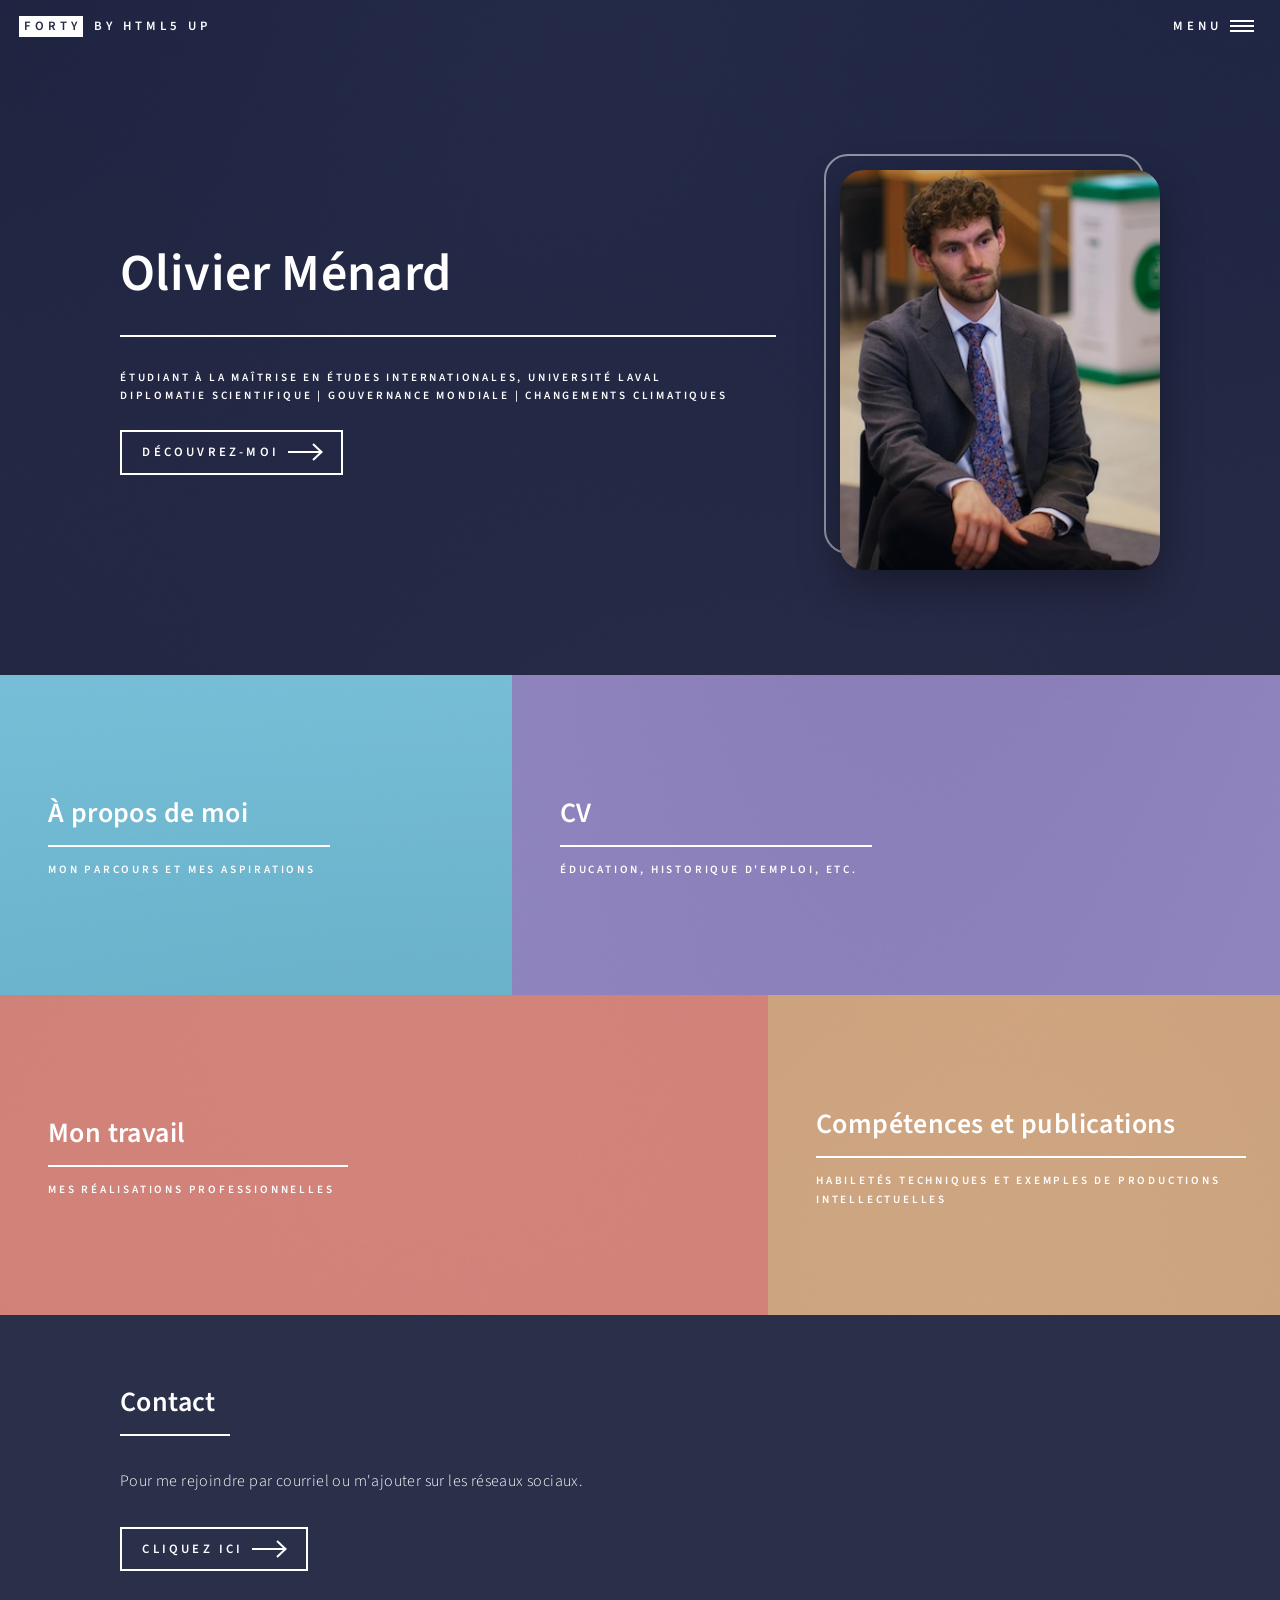
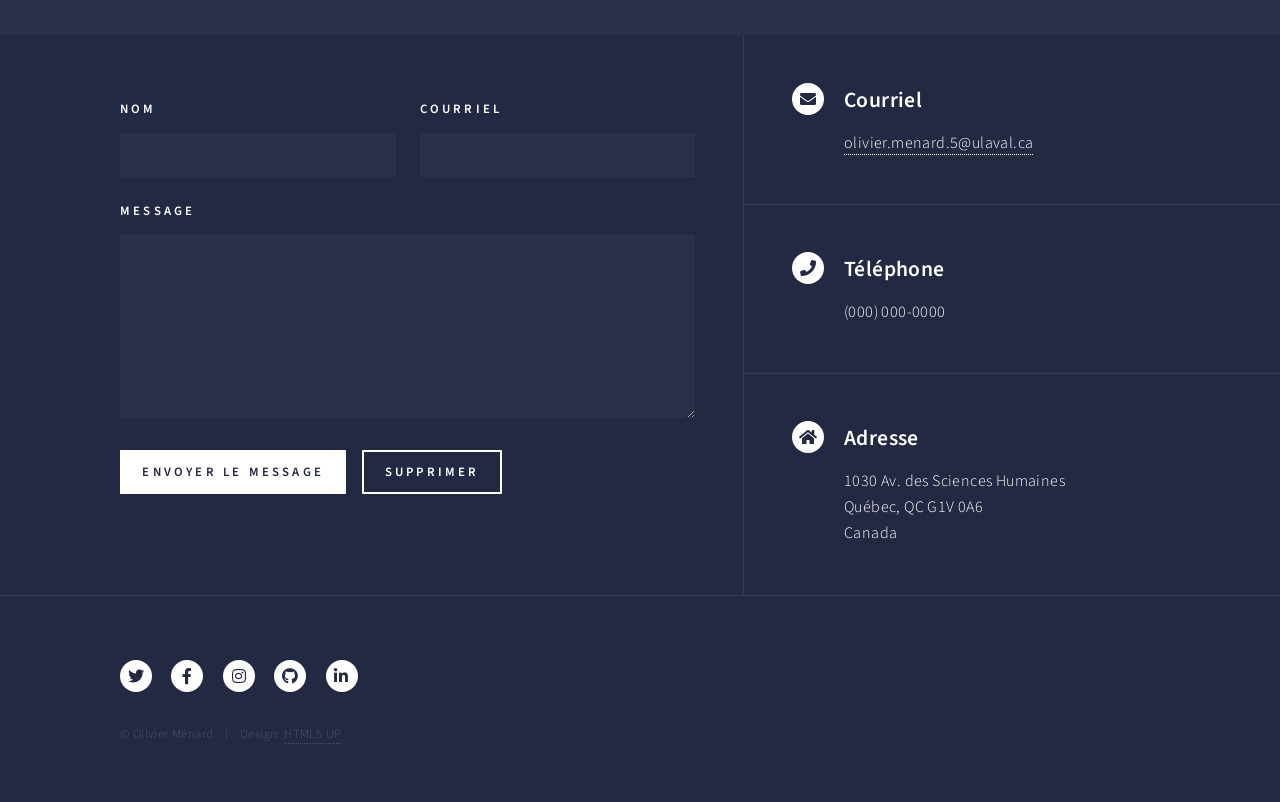
==== commit cfcf155f: "Relier nouvelles pages aux onglets" ====
--- a/index.html
+++ b/index.html
@@ -71,7 +71,7 @@
 										<img src="images/pic03.jpg" alt="" />
 									</span>
 									<header class="major">
-										<h3><a href="landing.html" class="link">À propos de moi</a></h3>
+										<h3><a href="a-propos.html" class="link">À propos de moi</a></h3>
 										<p>Mon parcours et mes aspirations</p>
 									</header>
 								</article>
@@ -80,7 +80,7 @@
 										<img src="images/pic04.jpg" alt="" />
 									</span>
 									<header class="major">
-										<h3><a href="landing.html" class="link">CV</a></h3>
+										<h3><a href="cv.html" class="link">CV</a></h3>
 										<p>Éducation, historique d'emploi, etc.</p>
 									</header>
 								</article>
@@ -89,7 +89,7 @@
 										<img src="images/pic05.jpg" alt="" />
 									</span>
 									<header class="major">
-										<h3><a href="landing.html" class="link">Mon travail</a></h3>
+										<h3><a href="mon-travail.html" class="link">Mon travail</a></h3>
 										<p>Mes réalisations professionnelles</p>
 									</header>
 								</article>
@@ -98,7 +98,7 @@
 										<img src="images/pic06.jpg" alt="" />
 									</span>
 									<header class="major">
-										<h3><a href="landing.html" class="link">Compétences et publications</a></h3>
+										<h3><a href="competences-publications.html" class="link">Compétences et publications</a></h3>
 										<p>Habiletés techniques et exemples de productions intellectuelles</p>
 									</header>
 								</article>
--- a/assets/css/custom.css
+++ b/assets/css/custom.css
@@ -0,0 +1,72 @@
+/* Disposition de la bannière : texte à gauche, photo à droite */
+.banner-layout {
+	display: flex;
+	align-items: center;
+	justify-content: space-between;
+	gap: 4rem;
+}
+
+.banner-text {
+	flex: 1 1 auto;
+}
+
+/* Bouton sous le sous-titre (au lieu d'à côté) */
+#banner .banner-text .content {
+	display: block;
+}
+
+#banner .banner-text .content p {
+	margin: 0 0 1.5rem 0;
+}
+
+#banner .banner-text .content .actions {
+	margin: 0;
+}
+
+/* Photo avec cadre décalé */
+.banner-photo {
+	position: relative;
+	flex: 0 0 320px;
+}
+
+.banner-photo::before {
+	content: "";
+	position: absolute;
+	top: -16px;
+	left: -16px;
+	right: 16px;
+	bottom: 16px;
+	border: 2px solid rgba(255, 255, 255, 0.5);
+	border-radius: 1.5rem;
+}
+
+.banner-photo img {
+	position: relative;
+	display: block;
+	width: 100%;
+	aspect-ratio: 4 / 5;
+	object-fit: cover;
+	border-radius: 1.5rem;
+	box-shadow: 0 1rem 2.5rem rgba(0, 0, 0, 0.35);
+}
+
+/* Écrans de tablette et de téléphone : photo sous le texte, plus petite */
+@media screen and (max-width: 980px) {
+	.banner-layout {
+		flex-direction: column;
+		align-items: flex-start;
+		gap: 3rem;
+	}
+
+	.banner-photo {
+		flex: none;
+		width: 220px;
+	}
+}
+
+/* Aligne le bouton avec le texte */
+#banner .banner-text .content .actions,
+#banner .banner-text .content .actions li {
+	margin-left: 0 !important;
+	padding-left: 0 !important;
+}
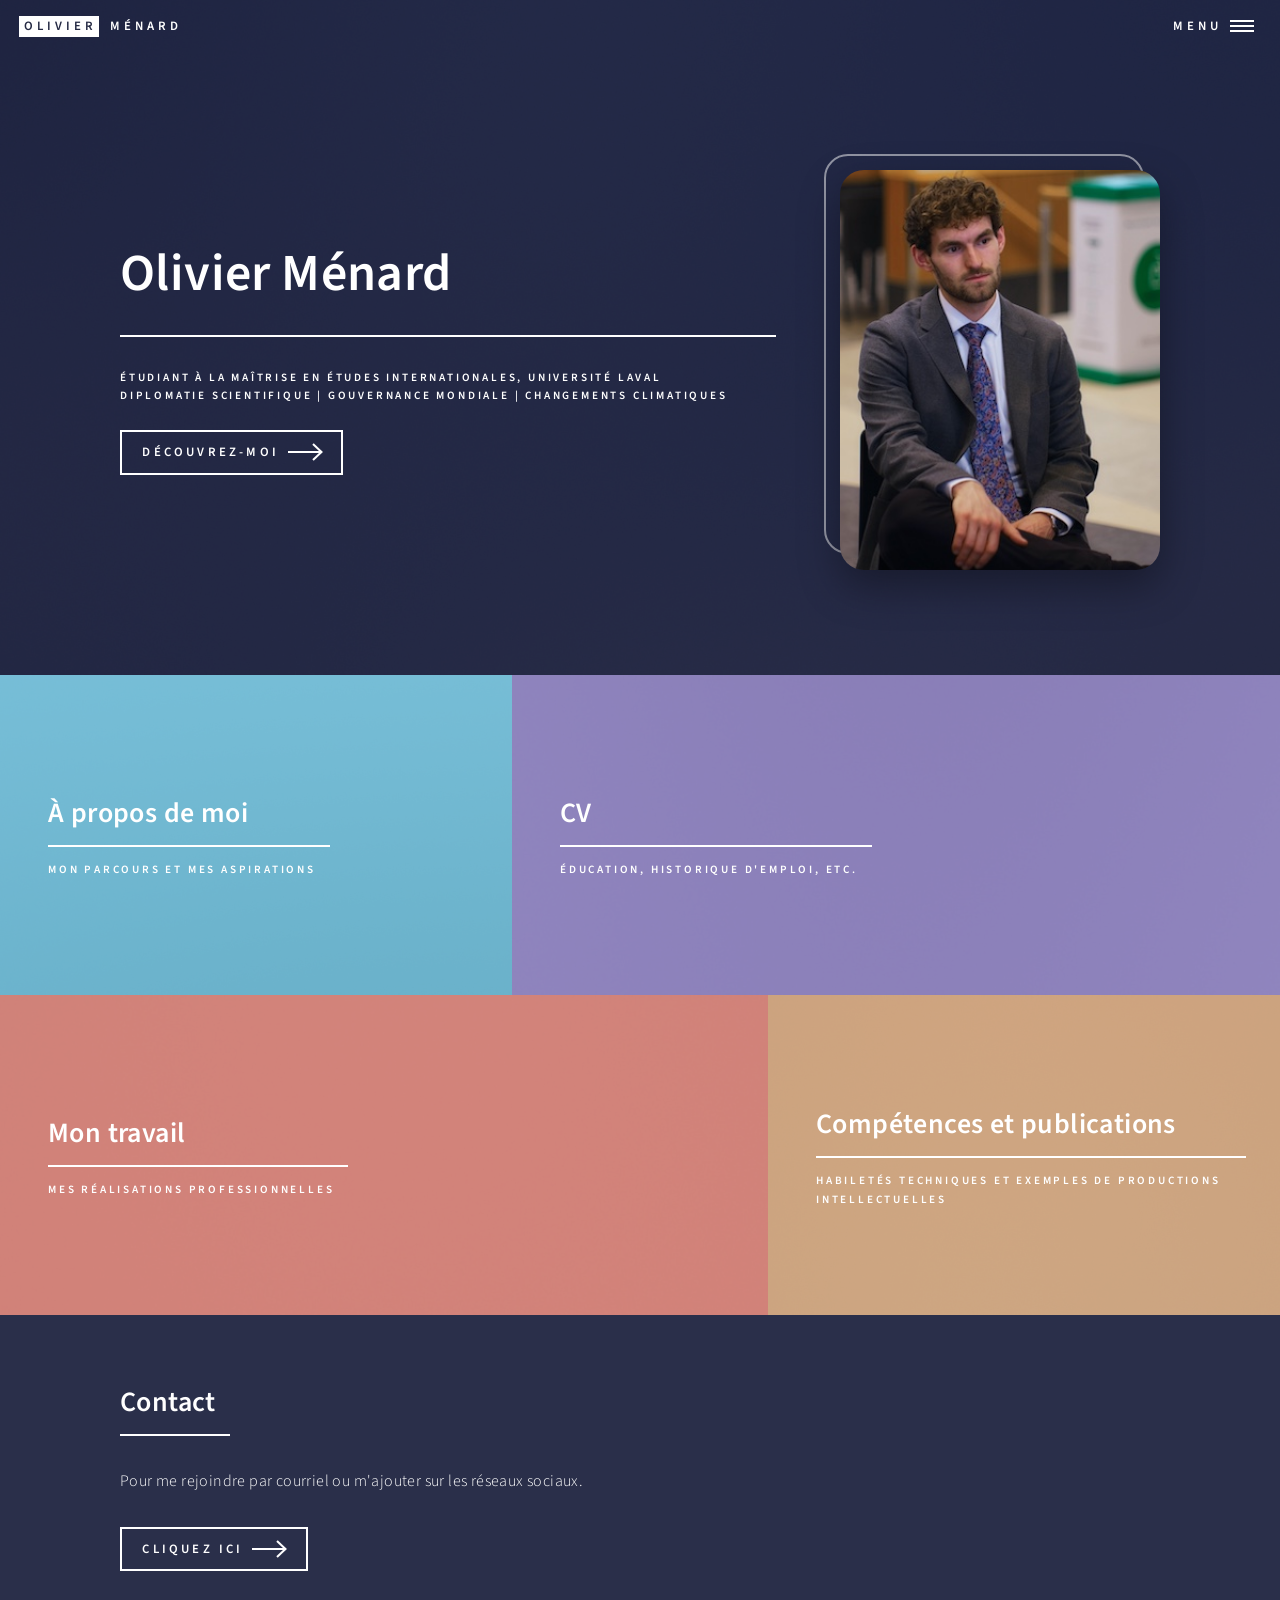
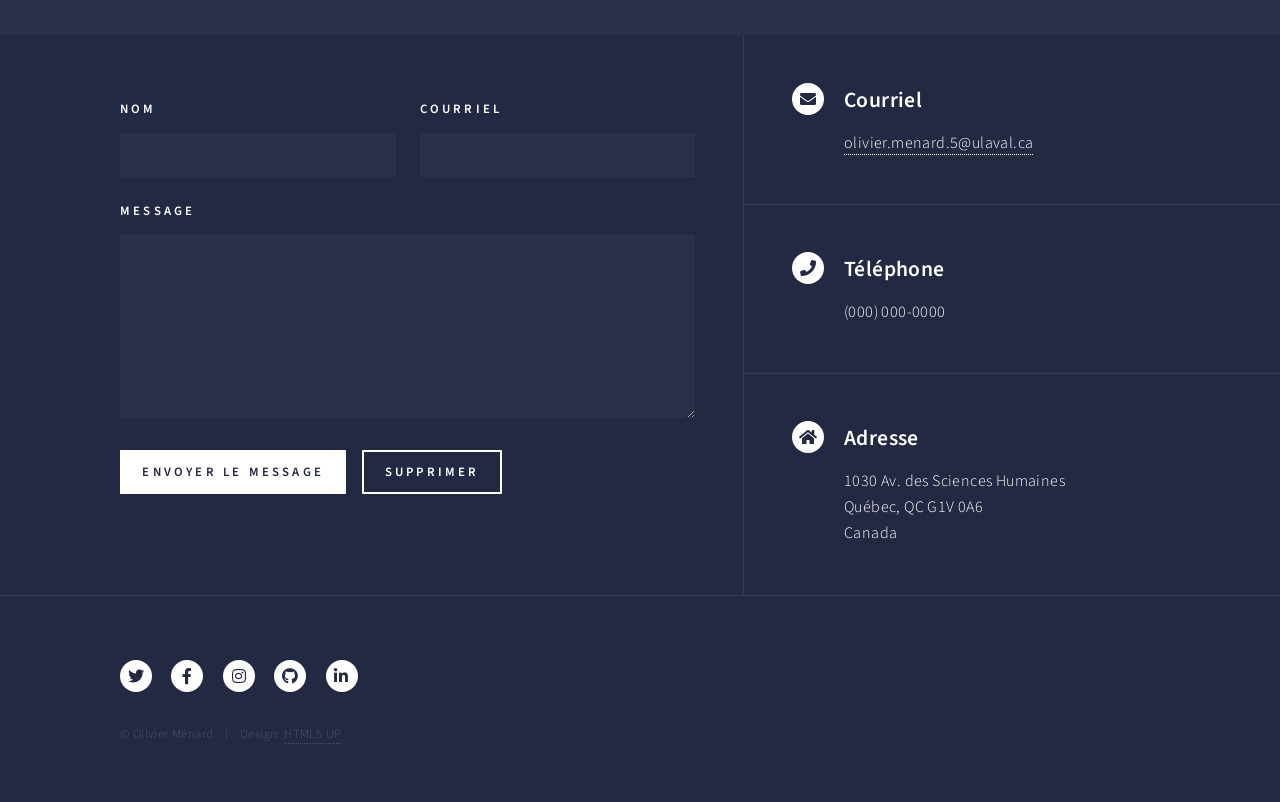
==== commit e01e9b41: "Changer la ligne du logo en haut à gauche" ====
--- a/index.html
+++ b/index.html
@@ -20,7 +20,7 @@
 
 				<!-- Header -->
 					<header id="header" class="alt">
-						<a href="index.html" class="logo"><strong>Forty</strong> <span>by HTML5 UP</span></a>
+						<a href="index.html" class="logo"><strong>Olivier</strong> <span>Ménard</span></a>
 						<nav>
 							<a href="#menu">Menu</a>
 						</nav>
@@ -29,14 +29,12 @@
 				<!-- Menu -->
 					<nav id="menu">
 						<ul class="links">
-							<li><a href="index.html">Home</a></li>
-							<li><a href="landing.html">Landing</a></li>
-							<li><a href="generic.html">Generic</a></li>
-							<li><a href="elements.html">Elements</a></li>
-						</ul>
-						<ul class="actions stacked">
-							<li><a href="#" class="button primary fit">Get Started</a></li>
-							<li><a href="#" class="button fit">Log In</a></li>
+							<li><a href="index.html">Accueil</a></li>
+							<li><a href="a-propos.html">À propos de moi</a></li>
+							<li><a href="cv.html">CV</a></li>
+							<li><a href="mon-travail.html">Mon travail</a></li>
+							<li><a href="competences-publications.html">Compétences et publications</a></li>
+							<li><a href="index.html#contact">Contact</a></li>
 						</ul>
 					</nav>
 
@@ -112,7 +110,7 @@
 									</header>
 									<p>Pour me rejoindre par courriel ou m'ajouter sur les réseaux sociaux.</p>
 									<ul class="actions">
-										<li><a href="landing.html" class="button next">Cliquez ici</a></li>
+										<li><a href="#contact" class="button next scrolly">Cliquez ici</a></li>
 									</ul>
 								</div>
 							</section>
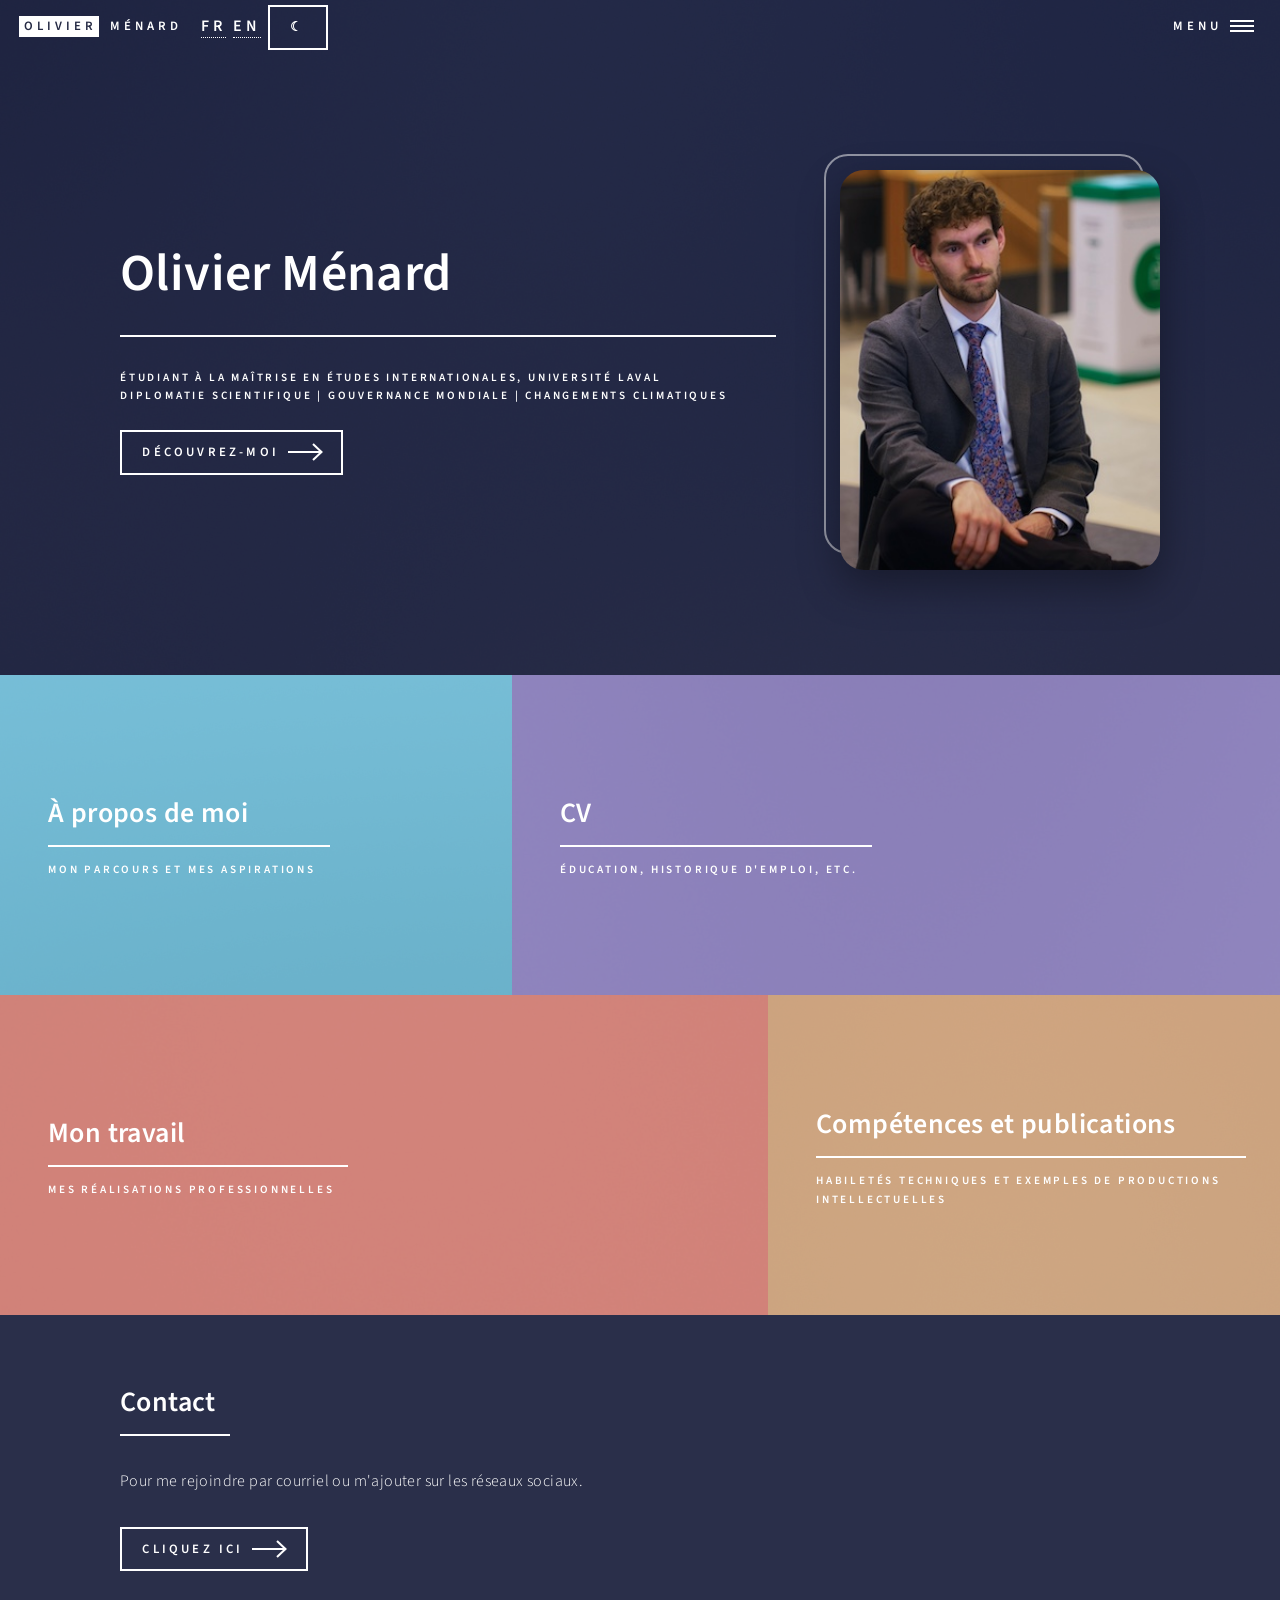
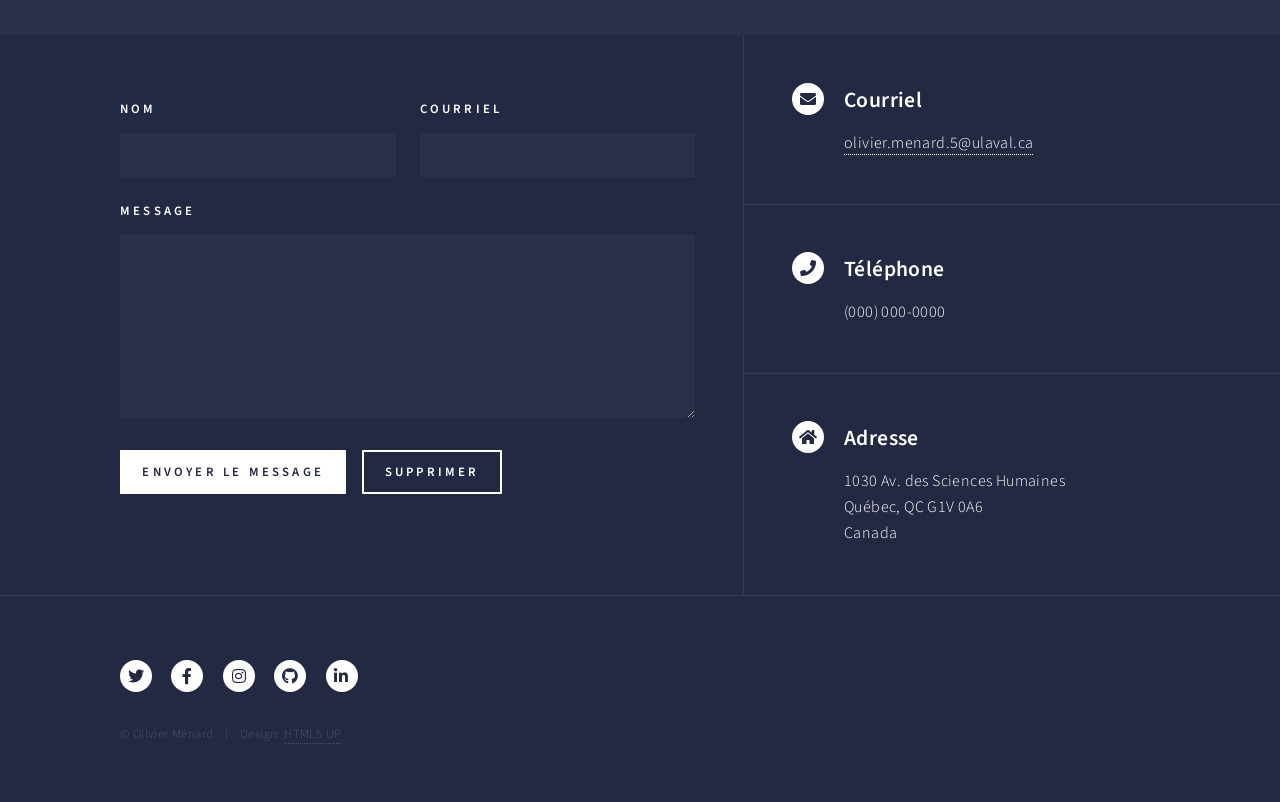
==== commit ba3a5fdf: "Ajout de boutons dans header (FR, EN, mode sombre/clair)" ====
--- a/index.html
+++ b/index.html
@@ -21,6 +21,11 @@
 				<!-- Header -->
 					<header id="header" class="alt">
 						<a href="index.html" class="logo"><strong>Olivier</strong> <span>Ménard</span></a>
+						<div class="header-tools">
+							<a href="index.html" class="lang-btn active">FR</a>
+							<a href="index-en.html" class="lang-btn">EN</a>
+							<button id="theme-toggle" type="button" aria-label="Basculer entre mode clair et sombre">☾</button>
+						</div>
 						<nav>
 							<a href="#menu">Menu</a>
 						</nav>
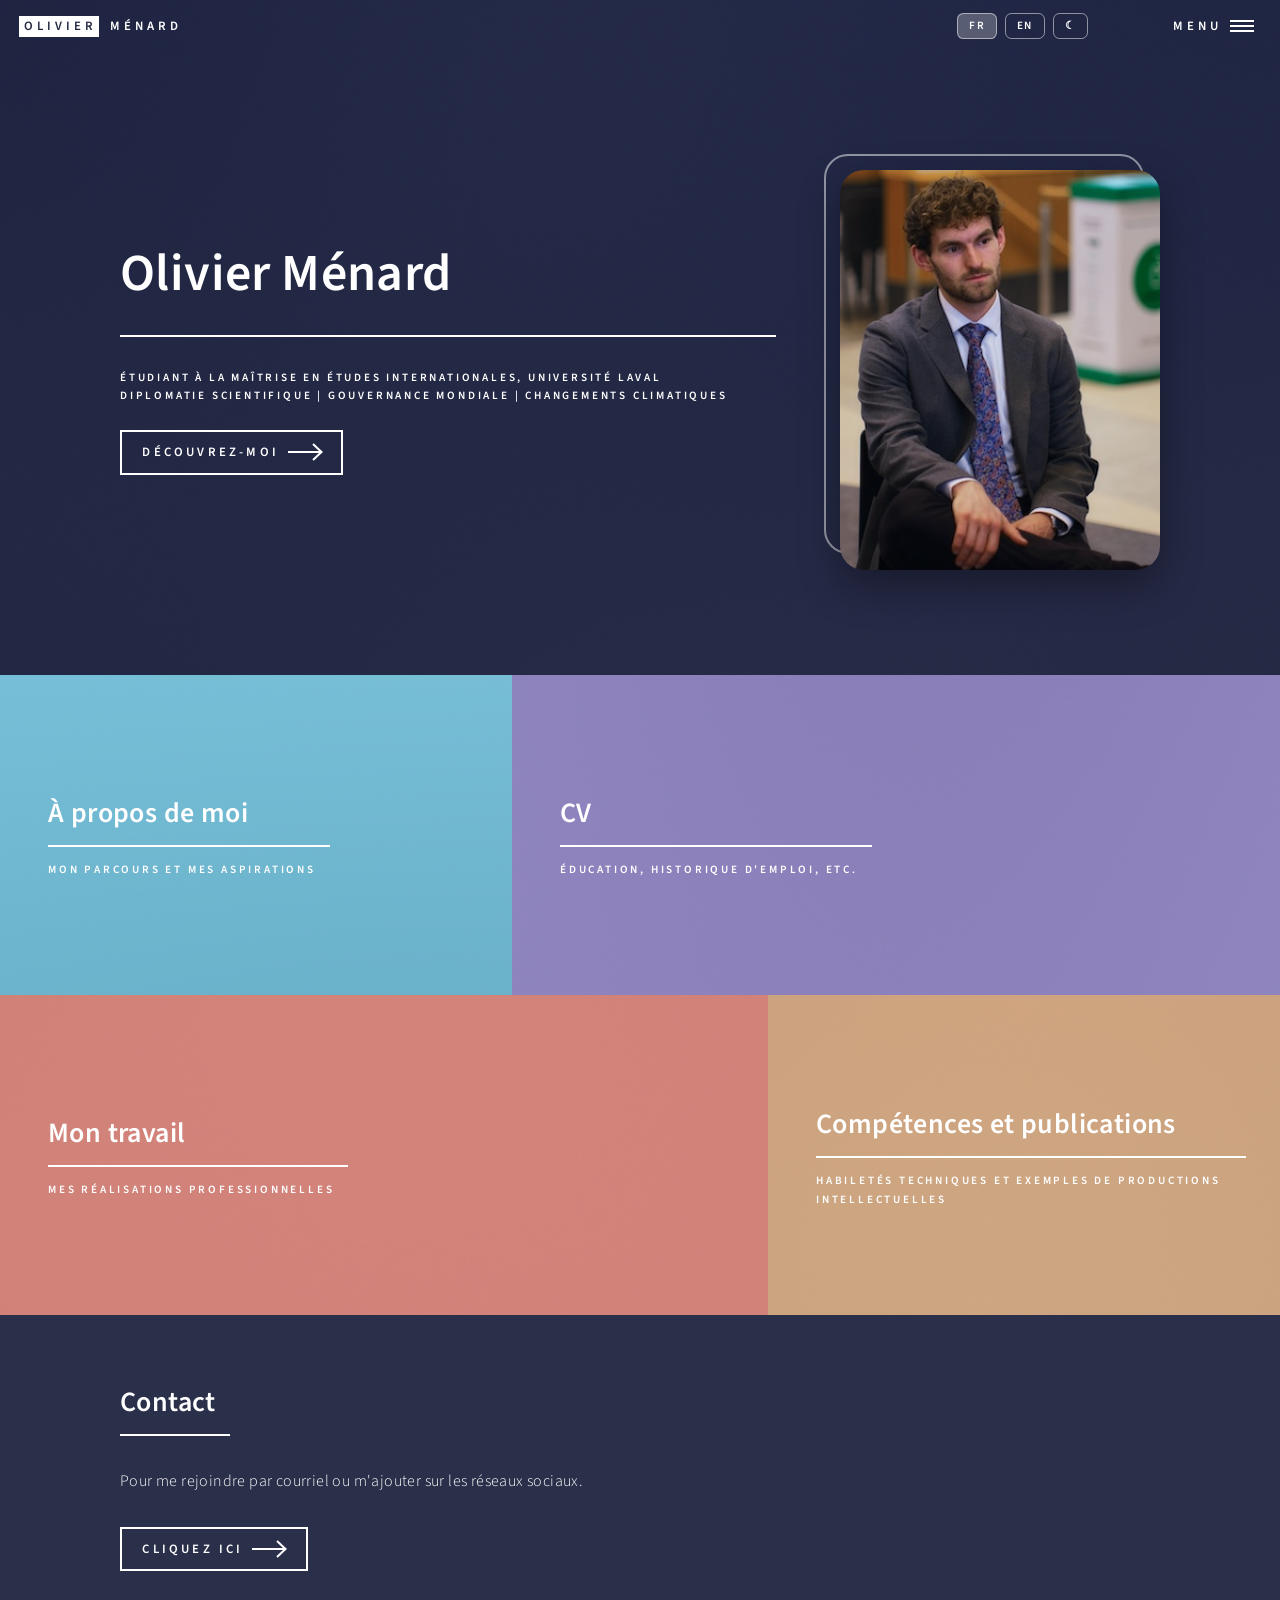
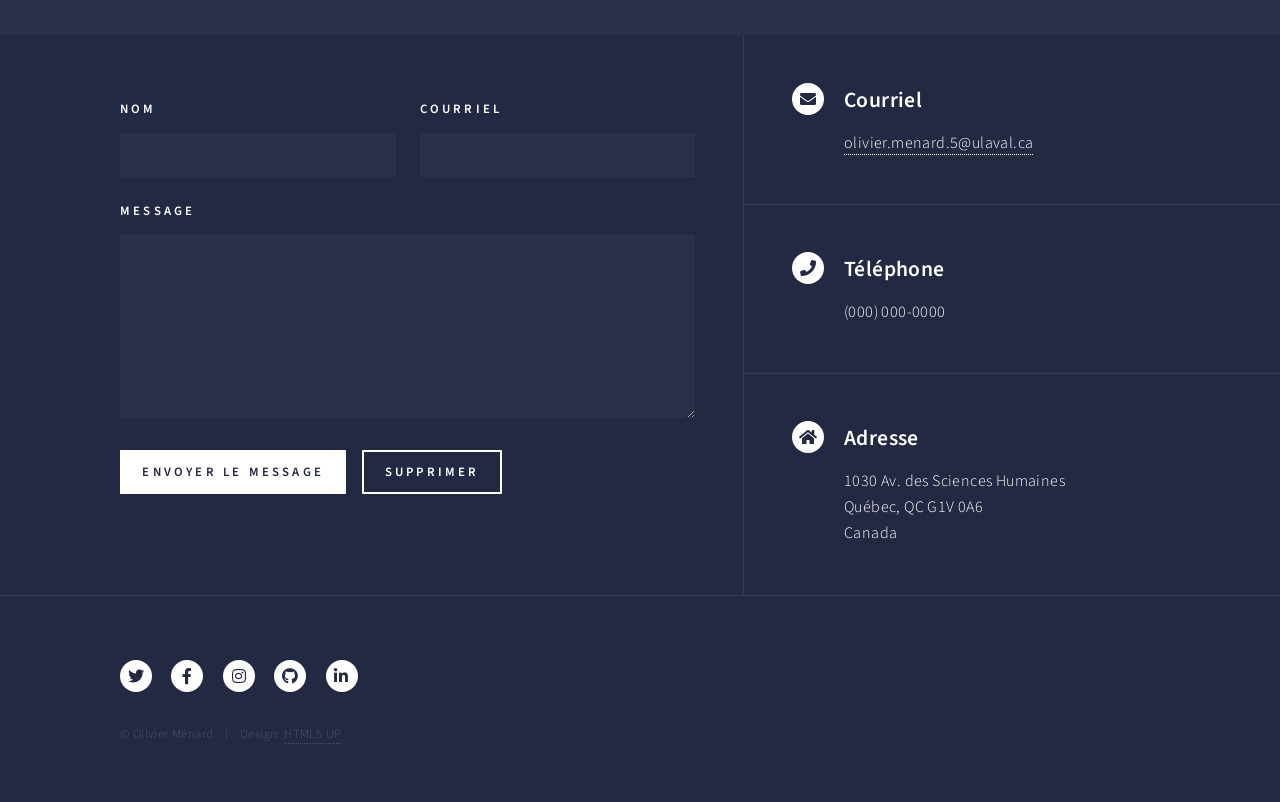
==== commit 13337496: "Modifications pour le mode sombre" ====
--- a/index.html
+++ b/index.html
@@ -9,6 +9,9 @@
 		<title>Olivier Ménard - Étudiant à la maîtrise en études internationales</title>
 		<meta charset="utf-8" />
 		<meta name="viewport" content="width=device-width, initial-scale=1, user-scalable=no" />
+		<script>
+			try { if (localStorage.getItem('theme') === 'dark') document.documentElement.classList.add('dark'); } catch (e) {}
+		</script>
 		<link rel="stylesheet" href="assets/css/main.css" />
 		<link rel="stylesheet" href="assets/css/custom.css" />
 		<noscript><link rel="stylesheet" href="assets/css/noscript.css" /></noscript>
@@ -24,7 +27,15 @@
 						<div class="header-tools">
 							<a href="index.html" class="lang-btn active">FR</a>
 							<a href="index-en.html" class="lang-btn">EN</a>
-							<button id="theme-toggle" type="button" aria-label="Basculer entre mode clair et sombre">☾</button>
+							<button id="theme-toggle" type="button" aria-label="Basculer entre mode clair et sombre">
+								<svg class="theme-moon" viewBox="0 0 24 24" fill="none" stroke="currentColor" stroke-width="2" stroke-linecap="round" stroke-linejoin="round" aria-hidden="true">
+									<path d="M21 12.79A9 9 0 1 1 11.21 3 7 7 0 0 0 21 12.79z"/>
+								</svg>
+								<svg class="theme-sun" viewBox="0 0 24 24" fill="none" stroke="currentColor" stroke-width="2" stroke-linecap="round" stroke-linejoin="round" aria-hidden="true">
+									<circle cx="12" cy="12" r="4.5"/>
+									<path d="M12 1.5v2.5M12 20v2.5M4.2 4.2l1.8 1.8M18 18l1.8 1.8M1.5 12H4M20 12h2.5M4.2 19.8L6 18M18 6l1.8-1.8"/>
+								</svg>
+							</button>
 						</div>
 						<nav>
 							<a href="#menu">Menu</a>
@@ -201,6 +212,7 @@
 			<script src="assets/js/breakpoints.min.js"></script>
 			<script src="assets/js/util.js"></script>
 			<script src="assets/js/main.js"></script>
+			<script src="assets/js/custom.js"></script>
 
 	</body>
 </html>
--- a/assets/css/custom.css
+++ b/assets/css/custom.css
@@ -69,4 +69,67 @@
 #banner .banner-text .content .actions li {
 	margin-left: 0 !important;
 	padding-left: 0 !important;
+}
+
+/* Boutons FR / EN / thème dans l'en-tête */
+.header-tools {
+	position: absolute;
+	top: 0;
+	right: 12rem;          /* ajuste pour les rapprocher ou les éloigner de "Menu" */
+	height: 100%;
+	display: flex;
+	align-items: center;
+	gap: 0.5rem;
+}
+
+.header-tools .lang-btn,
+.header-tools button {
+	display: inline-flex;
+	align-items: center;
+	justify-content: center;
+	height: auto;
+	min-width: 0;
+	line-height: 1.2;
+	padding: 0.35rem 0.7rem;
+	font-size: 0.7rem;
+	letter-spacing: 0.1em;
+	color: #fff;
+	background: transparent;
+	border: 1px solid rgba(255, 255, 255, 0.5);
+	border-bottom: 1px solid rgba(255, 255, 255, 0.5);
+	border-radius: 0.4rem;
+	box-shadow: none;
+	cursor: pointer;
+}
+
+.header-tools .lang-btn.active {
+	background: rgba(255, 255, 255, 0.25);
+}
+
+.header-tools .lang-btn:hover,
+.header-tools button:hover {
+	background: rgba(255, 255, 255, 0.15);
+}
+
+html.dark body,
+html.dark #main,
+html.dark #two,
+html.dark #contact {
+	background-color: #14172b;
+	color: #d8dae6;
+}
+
+html.dark #footer {
+	background-color: #0d0f1c;
+}
+
+html.dark h1, html.dark h2, html.dark h3, html.dark h4, html.dark label {
+	color: #fff;
+}
+
+html.dark input,
+html.dark textarea {
+	background-color: rgba(255, 255, 255, 0.08);
+	color: #fff;
+	border-color: rgba(255, 255, 255, 0.25);
 }
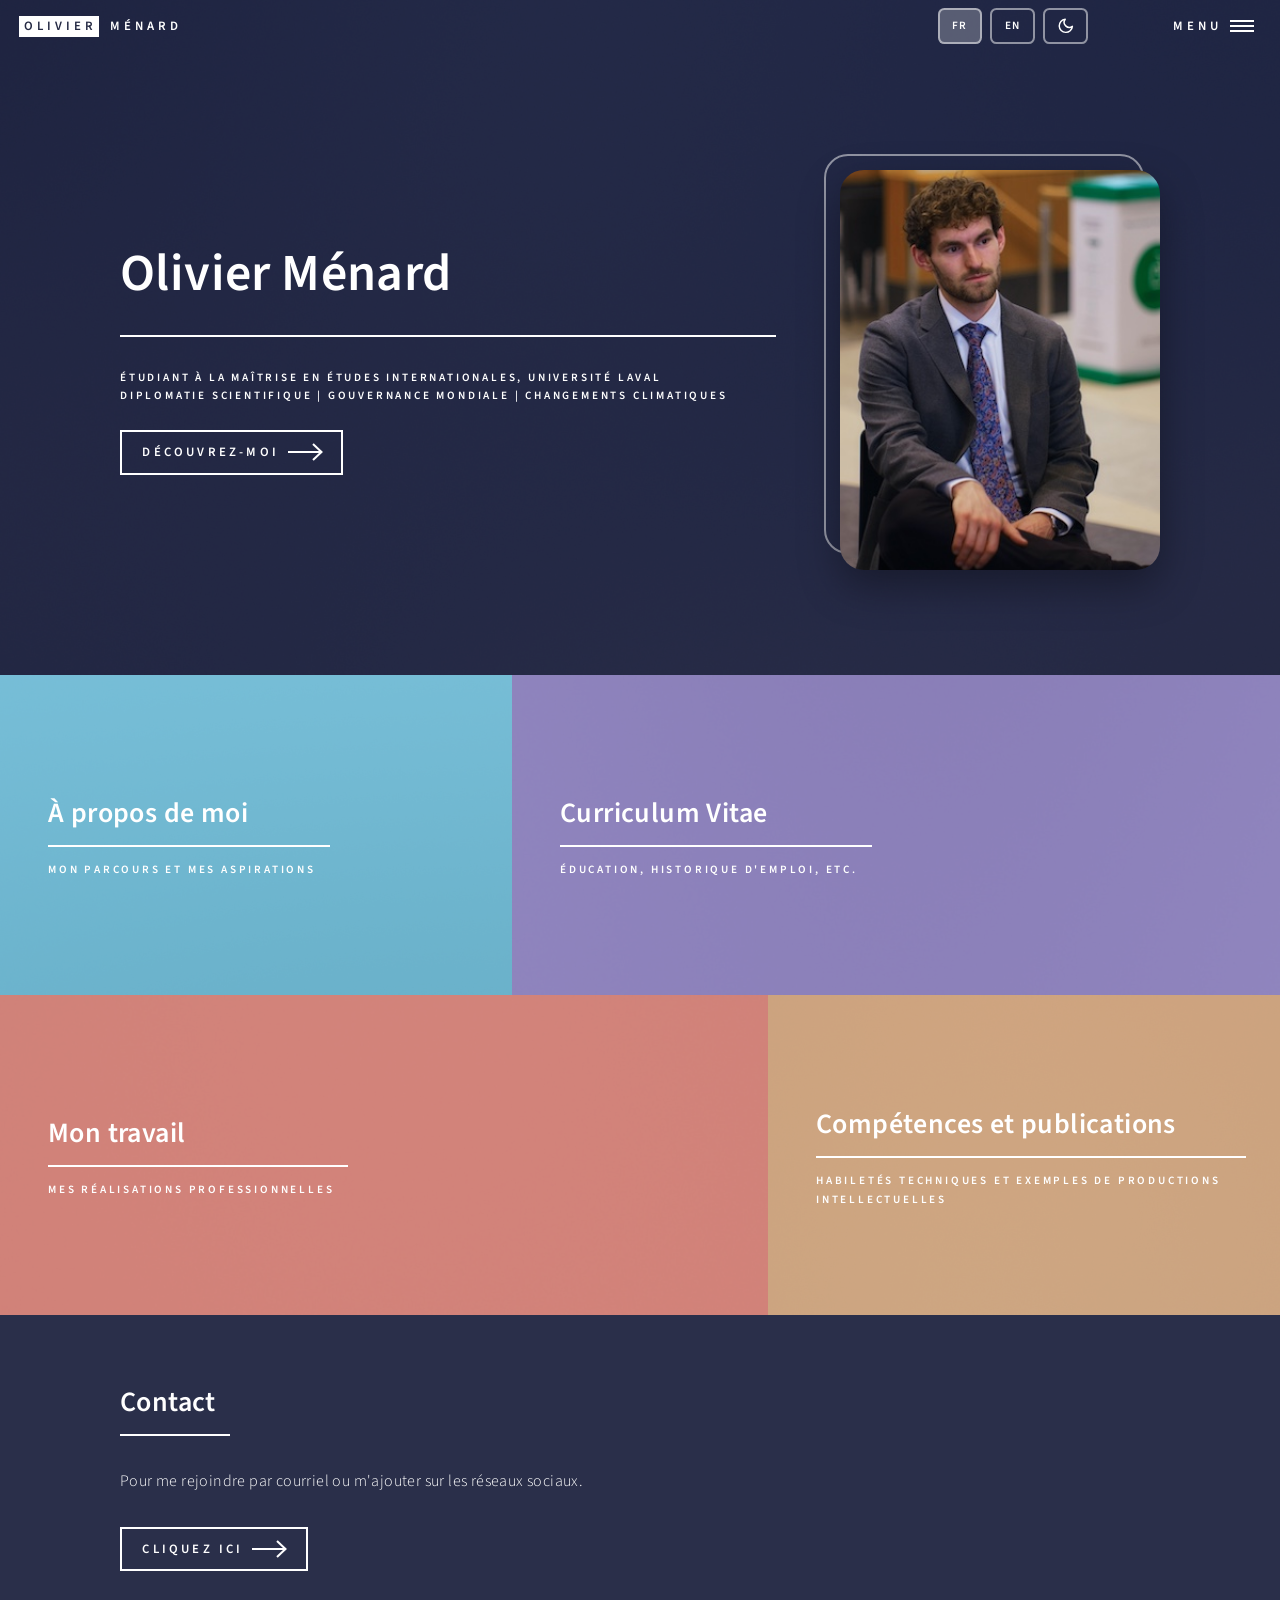
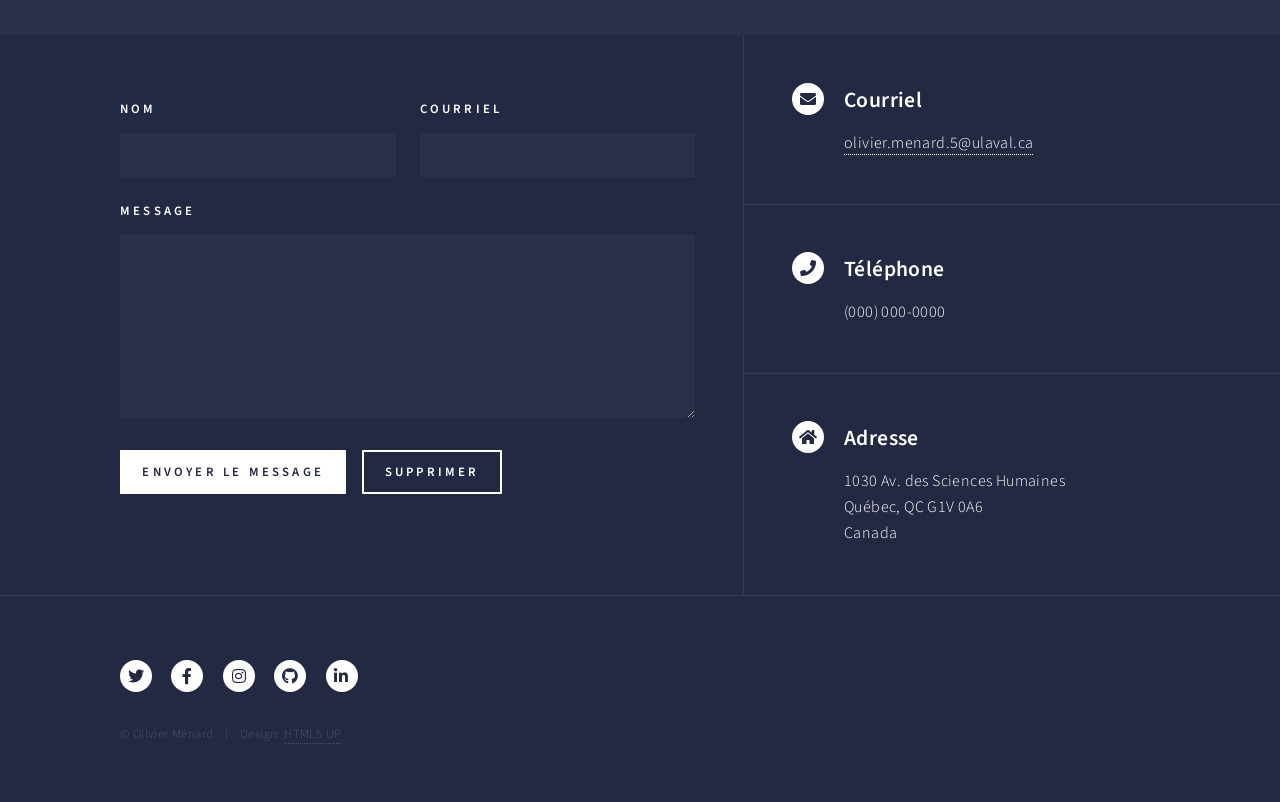
==== commit 3d572608: "Écriture de CV au long dans banière" ====
--- a/index.html
+++ b/index.html
@@ -94,7 +94,7 @@
 										<img src="images/pic04.jpg" alt="" />
 									</span>
 									<header class="major">
-										<h3><a href="cv.html" class="link">CV</a></h3>
+										<h3><a href="cv.html" class="link">Curriculum Vitae</a></h3>
 										<p>Éducation, historique d'emploi, etc.</p>
 									</header>
 								</article>
--- a/assets/css/custom.css
+++ b/assets/css/custom.css
@@ -82,21 +82,23 @@
 	gap: 0.5rem;
 }
 
+/* Les trois boutons ont exactement la même taille */
 .header-tools .lang-btn,
 .header-tools button {
+	box-sizing: border-box;
 	display: inline-flex;
 	align-items: center;
 	justify-content: center;
-	height: auto;
+	width: 2.8rem;        /* largeur des trois boutons */
+	height: 2.2rem;       /* hauteur des trois boutons */
 	min-width: 0;
-	line-height: 1.2;
-	padding: 0.35rem 0.7rem;
+	padding: 0;
+	line-height: 1;
 	font-size: 0.7rem;
 	letter-spacing: 0.1em;
 	color: #fff;
 	background: transparent;
-	border: 1px solid rgba(255, 255, 255, 0.5);
-	border-bottom: 1px solid rgba(255, 255, 255, 0.5);
+	border: 2px solid rgba(255, 255, 255, 0.5);
 	border-radius: 0.4rem;
 	box-shadow: none;
 	cursor: pointer;
@@ -111,25 +113,20 @@
 	background: rgba(255, 255, 255, 0.15);
 }
 
-html.dark body,
-html.dark #main,
-html.dark #two,
-html.dark #contact {
-	background-color: #14172b;
-	color: #d8dae6;
+/* Icônes lune / soleil */
+#theme-toggle svg {
+	width: 1.1rem;        /* taille de la lune et du soleil */
+	height: 1.1rem;
 }
 
-html.dark #footer {
-	background-color: #0d0f1c;
+#theme-toggle .theme-sun {
+	display: none;
 }
 
-html.dark h1, html.dark h2, html.dark h3, html.dark h4, html.dark label {
-	color: #fff;
+html.dark #theme-toggle .theme-moon {
+	display: none;
 }
 
-html.dark input,
-html.dark textarea {
-	background-color: rgba(255, 255, 255, 0.08);
-	color: #fff;
-	border-color: rgba(255, 255, 255, 0.25);
+html.dark #theme-toggle .theme-sun {
+	display: block;
 }
